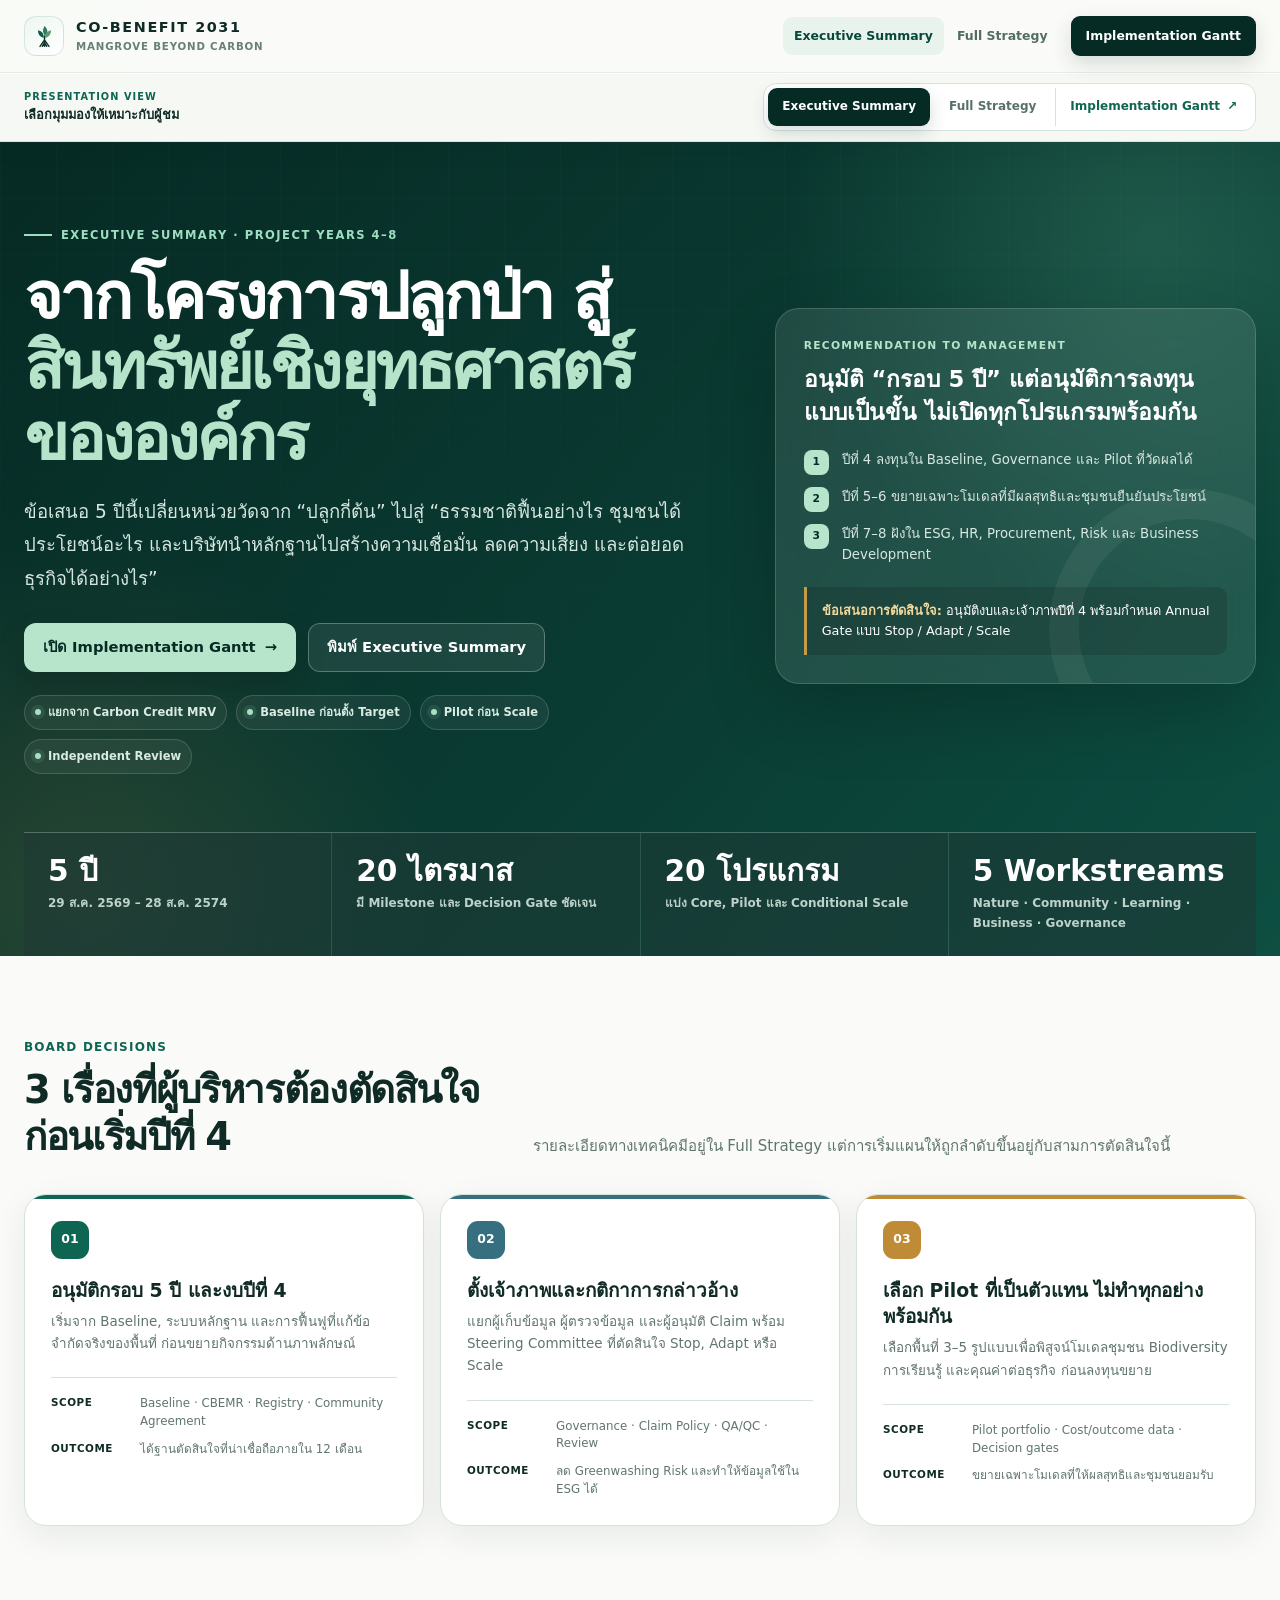
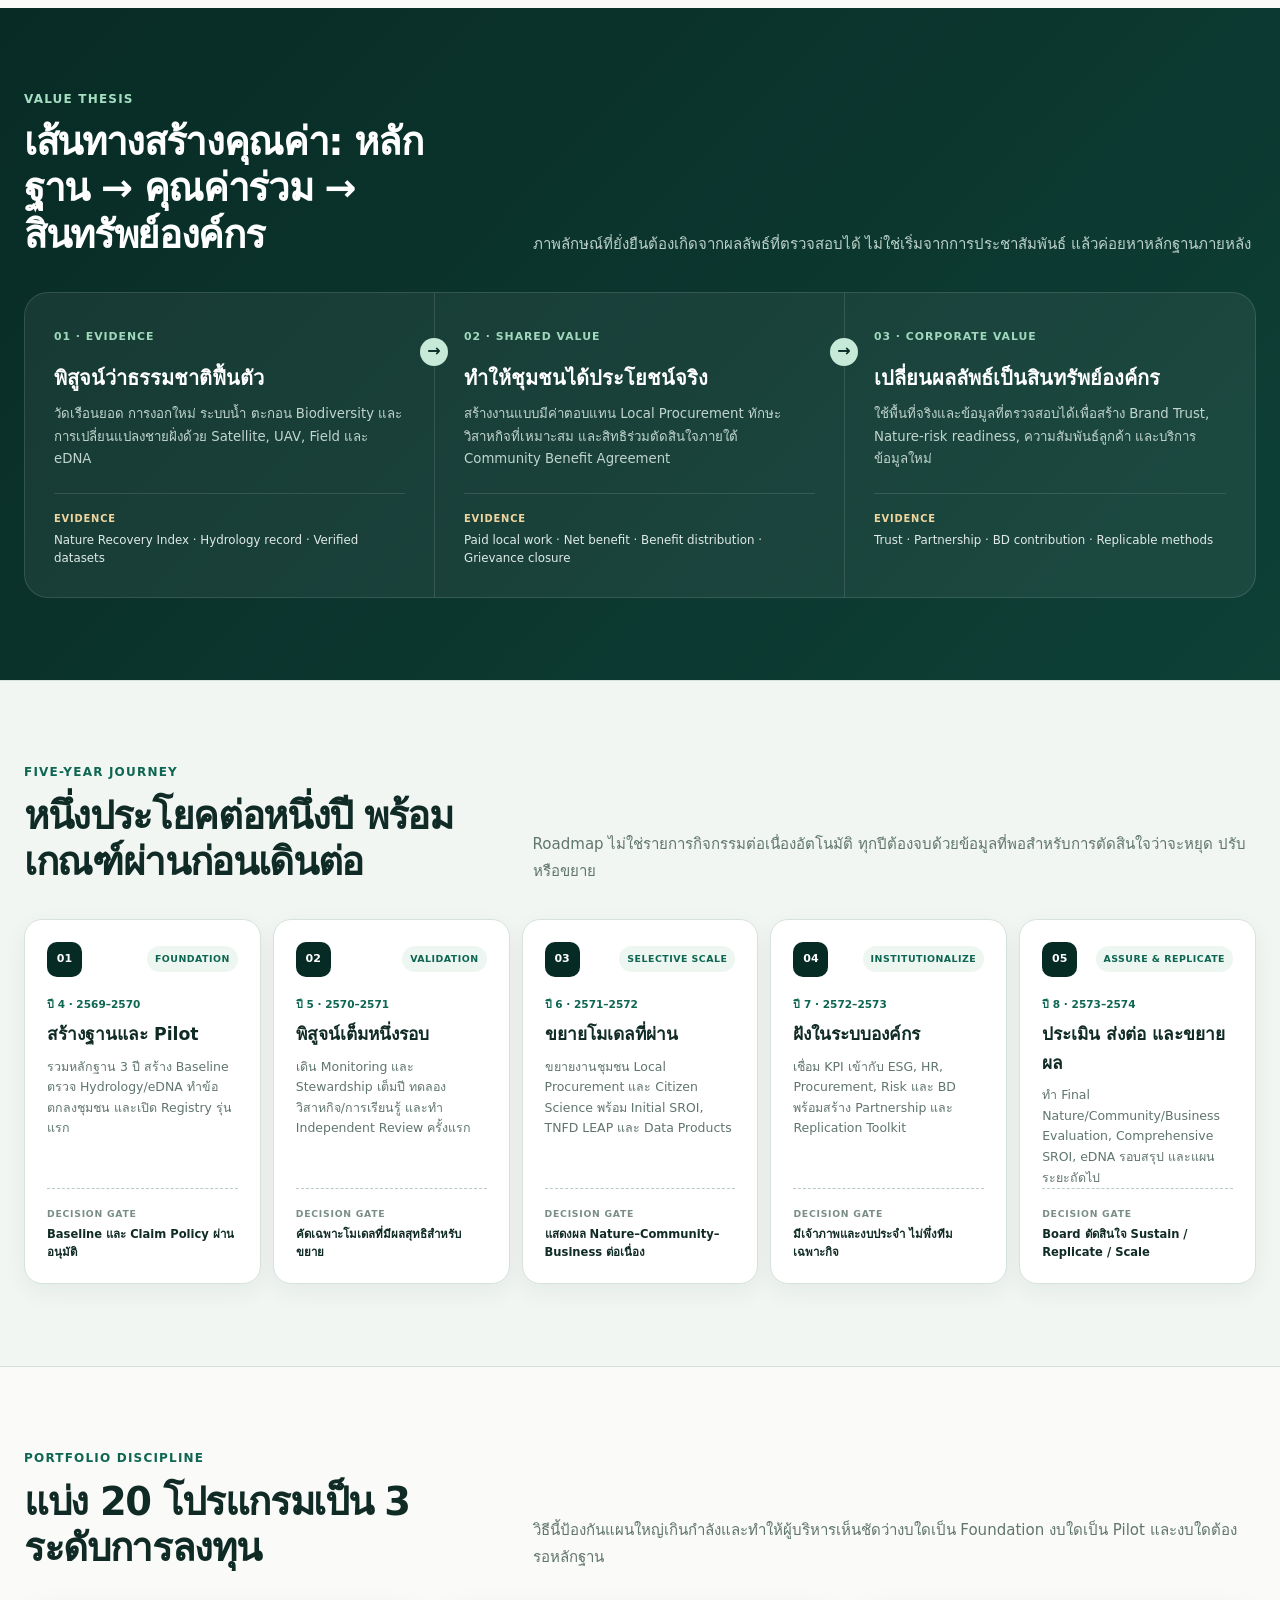
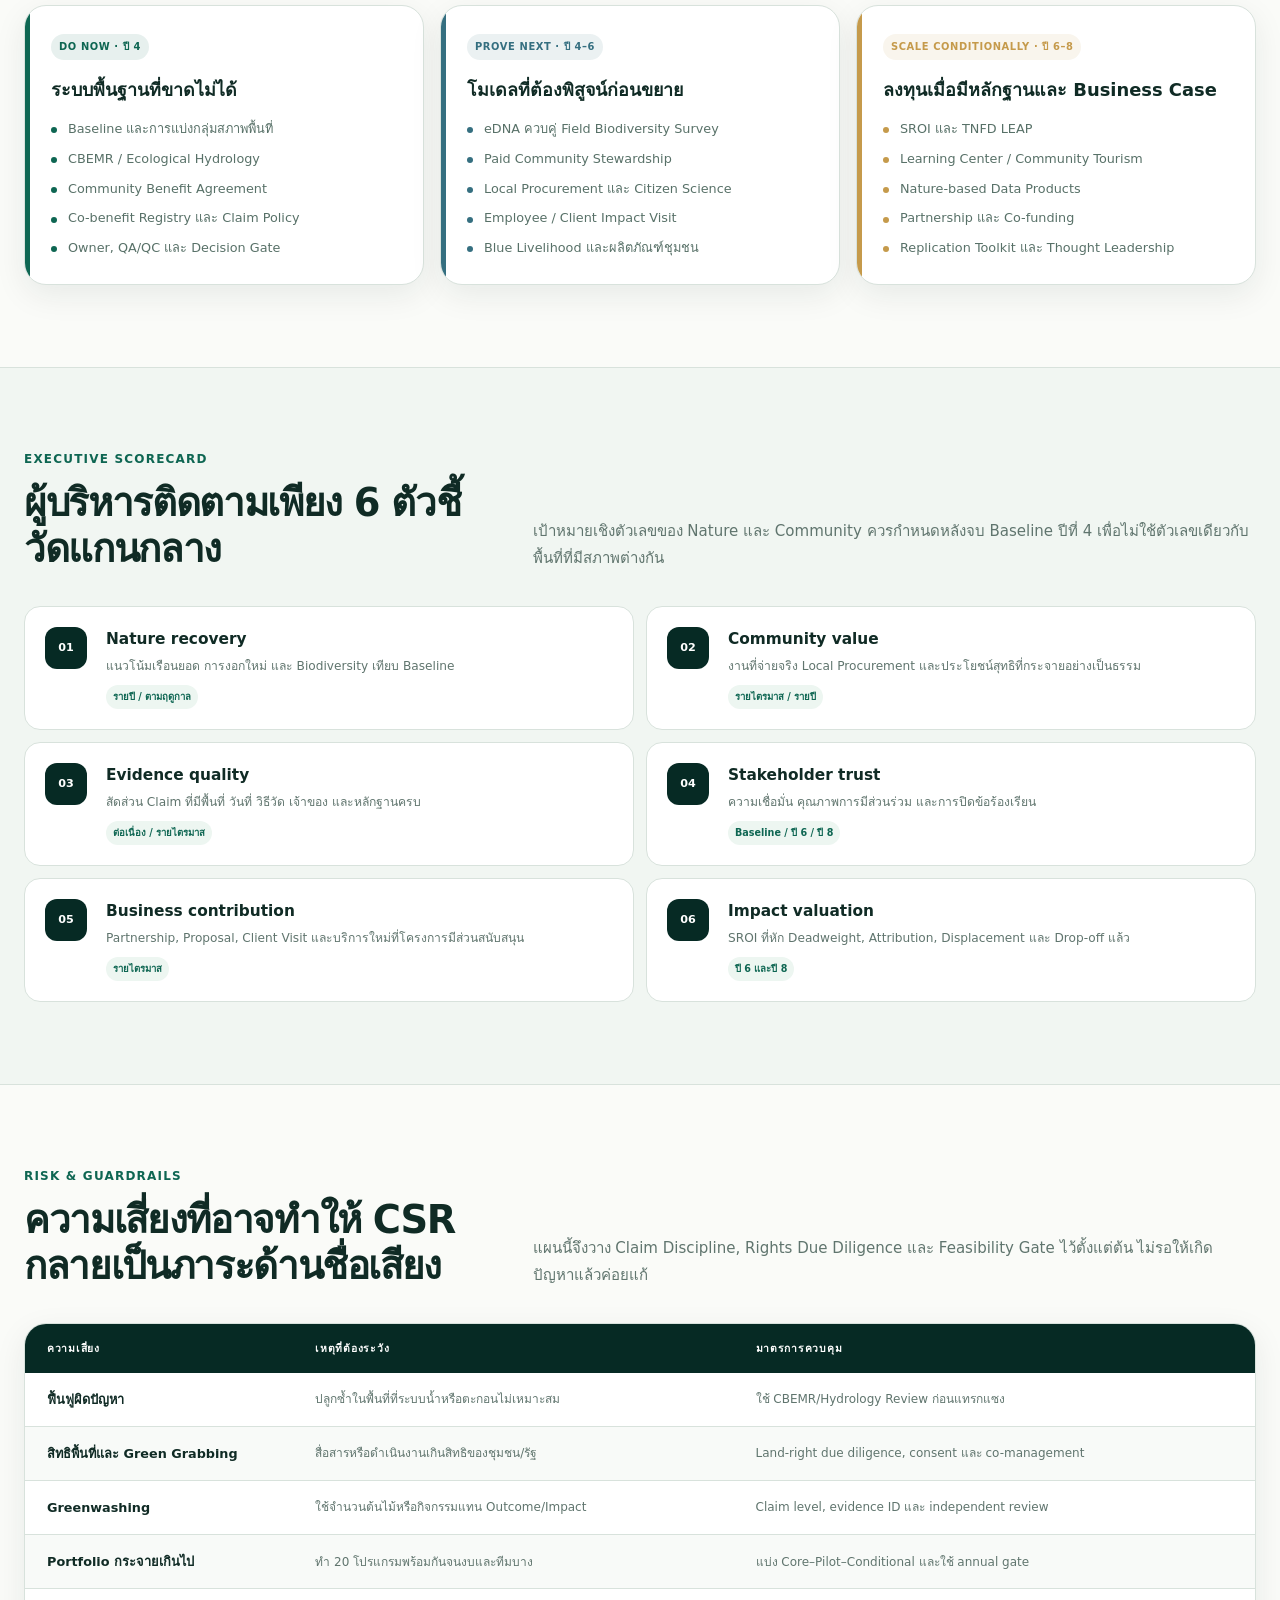
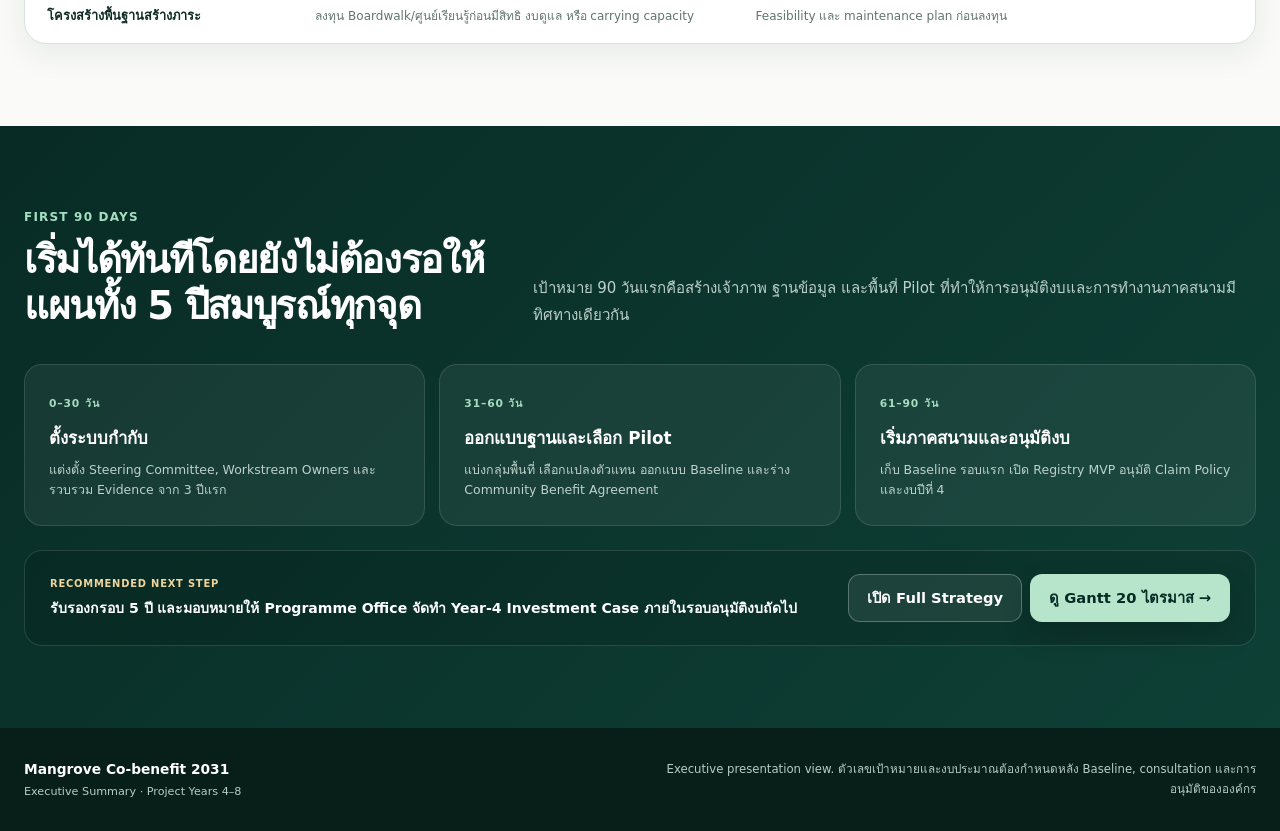
==== exsum/index.html @ d7b79e27 "Add standalone executive summary page" ====
<!doctype html>
<html lang="th">
<head>
  <meta charset="utf-8">
  <meta name="viewport" content="width=device-width, initial-scale=1">
  <meta name="description" content="Executive Summary แผน Co-benefit 5 ปี สำหรับโครงการฟื้นฟูป่าชายเลน ปีโครงการที่ 4–8">
  <meta name="theme-color" content="#092f28">
  <title>Executive Summary | Mangrove Co-benefit 2031</title>
  <link rel="stylesheet" href="../assets/styles.css">
  <link rel="stylesheet" href="../assets/executive-summary.css">
  <link rel="stylesheet" href="../assets/exsum-page.css">
  <script src="../assets/site.js" defer></script>
  <script src="../assets/exsum-page.js" defer></script>
</head>
<body class="exsum-page">
  <a class="skip-link" href="#main-content">ข้ามไปยังเนื้อหา</a>

  <header class="site-header">
    <div class="container header-inner">
      <a class="brand" href="../" aria-label="Mangrove Co-benefit 2031 หน้าแผนฉบับเต็ม">
        <span class="brand-mark" aria-hidden="true">
          <svg viewBox="0 0 32 32" fill="none">
            <path d="M16 3.5c-2.7 4.4-2.4 8.3.8 11.6 3.5-3.3 3.7-7.4-.8-11.6Z" fill="#2f7a60"/>
            <path d="M8.2 8.6c.1 4.7 2.2 7.8 6.6 9.2.9-4.8-1.5-8-6.6-9.2Z" fill="#0d5b49"/>
            <path d="M23.8 8.6c-.1 4.7-2.2 7.8-6.6 9.2-.9-4.8 1.5-8 6.6-9.2Z" fill="#5d9a73"/>
            <path d="M16 15.5v12.2M16 20.1l-5.3 7.6M16 20.1l5.3 7.6M16 23.1l-2.6 4.6M16 23.1l2.6 4.6" stroke="#12332d" stroke-width="1.7" stroke-linecap="round"/>
          </svg>
        </span>
        <span class="brand-copy"><strong>CO-BENEFIT 2031</strong><small>Mangrove Beyond Carbon</small></span>
      </a>

      <button class="menu-toggle" type="button" aria-expanded="false" aria-controls="site-nav" aria-label="เปิดเมนู"><span></span></button>
      <nav class="site-nav" id="site-nav" aria-label="เมนูหลัก">
        <a href="./" aria-current="page">Executive Summary</a>
        <a href="../">Full Strategy</a>
        <a class="nav-cta" href="../gantt/">Implementation Gantt</a>
      </nav>
    </div>
  </header>

  <main id="main-content">
    <div class="strategy-view-bar exsum-tabbar" aria-label="มุมมองการนำเสนอ">
      <div class="container strategy-view-inner">
        <div class="strategy-view-label"><span>Presentation view</span><strong>เลือกมุมมองตามระดับการตัดสินใจ</strong></div>
        <div class="strategy-tab-list" role="tablist" aria-label="มุมมองแผน Co-benefit">
          <a class="exsum-tab is-active" href="./" role="tab" aria-selected="true">Executive Summary</a>
          <a class="exsum-tab" href="../" role="tab" aria-selected="false">Full Strategy</a>
          <a class="strategy-gantt-link" href="../gantt/">Implementation Gantt <span aria-hidden="true">↗</span></a>
        </div>
      </div>
    </div>

    <section class="exsum-hero">
      <div class="container exsum-hero-grid">
        <div class="exsum-hero-copy">
          <p class="eyebrow">Executive Summary · Project years 4–8</p>
          <h1>เปลี่ยนโครงการปลูกป่าเป็น <span>สินทรัพย์เชิงยุทธศาสตร์ขององค์กร</span></h1>
          <p class="hero-lead">จากปีที่ 4 เป็นต้นไป บริษัทควรเปลี่ยนหน่วยวัดจาก “ปลูกกี่ต้น” ไปสู่ “ธรรมชาติฟื้นอย่างไร ชุมชนได้ประโยชน์อะไร และหลักฐานเหล่านี้ช่วยสร้างความเชื่อมั่น ลดความเสี่ยง และต่อยอดธุรกิจได้อย่างไร”</p>
          <div class="exsum-actions">
            <a class="button button-primary" href="../gantt/">เปิดแผนลงมือทำ 20 ไตรมาส <span aria-hidden="true">→</span></a>
            <button class="button button-secondary" id="print-exsum" type="button">พิมพ์ / บันทึก PDF</button>
          </div>
          <div class="exsum-principles">
            <span>Baseline ก่อน Target</span><span>Pilot ก่อน Scale</span><span>Evidence ก่อน Claim</span>
          </div>
        </div>

        <aside class="exsum-recommendation">
          <span class="recommendation-kicker">Management recommendation</span>
          <h2>อนุมัติกรอบ 5 ปี โดยเริ่มลงทุนปีที่ 4 ในระบบฐานและพื้นที่ Pilot</h2>
          <p>ยังไม่ควรเปิดทุกโปรแกรมพร้อมกัน ให้ลงทุนใน Baseline, CBEMR/Hydrology, Community Agreement, Registry และ Claim Policy ก่อน แล้วใช้ Decision Gate รายปีเลือก Stop, Adapt หรือ Scale</p>
          <div class="recommendation-metric"><strong>3</strong><span>เรื่องที่ต้องอนุมัติทันที</span></div>
          <div class="recommendation-metric"><strong>90 วัน</strong><span>เพื่อสร้างเจ้าภาพ ฐานข้อมูล และ Pilot</span></div>
        </aside>
      </div>
      <div class="container exsum-stat-strip">
        <div><strong>5 ปี</strong><span>29 ส.ค. 2569–28 ส.ค. 2574</span></div>
        <div><strong>20 โปรแกรม</strong><span>แบ่ง Core · Pilot · Conditional</span></div>
        <div><strong>5 Workstreams</strong><span>Nature · Community · Learning · Business · Governance</span></div>
        <div><strong>1 Evidence System</strong><span>Satellite · UAV · Field · Community</span></div>
      </div>
    </section>

    <section class="exsum-section" id="decisions">
      <div class="container">
        <div class="exsum-heading"><div><span class="overline">Board decisions</span><h2>3 เรื่องที่ผู้บริหารต้องตัดสินใจ</h2></div><p>ข้อเสนอถูกย่อให้เหลือเฉพาะสิ่งที่จำเป็นต่อการอนุมัติงบ การตั้งเจ้าภาพ และการควบคุมความเสี่ยงด้านชื่อเสียง</p></div>
        <div class="decision-grid">
          <article class="decision-card"><span class="decision-index">01</span><h3>อนุมัติกรอบ 5 ปีและงบปีที่ 4</h3><p>เริ่มจาก Baseline, ระบบหลักฐาน และการแก้ข้อจำกัดจริงของพื้นที่ ก่อนกิจกรรมด้านภาพลักษณ์หรือโครงสร้างพื้นฐาน</p><div><strong>ผลที่ต้องได้</strong><span>ฐานตัดสินใจที่ตรวจสอบได้ภายใน 12 เดือน</span></div></article>
          <article class="decision-card"><span class="decision-index">02</span><h3>ตั้งเจ้าภาพและ Claim Policy</h3><p>แยกผู้เก็บข้อมูล ผู้ตรวจข้อมูล และผู้อนุมัติคำกล่าวอ้าง พร้อม Steering Committee ที่ตัดสินใจ Stop / Adapt / Scale</p><div><strong>ผลที่ต้องได้</strong><span>ลด Greenwashing Risk และพร้อมใช้ข้อมูลใน ESG</span></div></article>
          <article class="decision-card"><span class="decision-index">03</span><h3>เลือก Pilot 3–5 รูปแบบ</h3><p>พิสูจน์โมเดลด้านระบบนิเวศ ชุมชน Biodiversity การเรียนรู้ และคุณค่าต่อธุรกิจ โดยไม่เปิด 20 โปรแกรมพร้อมกัน</p><div><strong>ผลที่ต้องได้</strong><span>ขยายเฉพาะโมเดลที่มีผลสุทธิและชุมชนยอมรับ</span></div></article>
        </div>
      </div>
    </section>

    <section class="exsum-section exsum-soft" id="value-chain">
      <div class="container">
        <div class="exsum-heading"><div><span class="overline">Value creation logic</span><h2>หลักฐาน → คุณค่าร่วม → คุณค่าต่อบริษัท</h2></div><p>โครงการจะไม่ถูกมองว่าเป็นกิจกรรม CSR ระยะสั้น เมื่อสามารถแสดงเส้นทางจากข้อมูลภาคสนามไปสู่ผลลัพธ์และการตัดสินใจขององค์กรได้</p></div>
        <div class="value-chain-grid">
          <article><span>01 · Evidence</span><h3>พิสูจน์ว่าธรรมชาติฟื้นตัว</h3><p>ติดตามเรือนยอด การงอกใหม่ Hydrology ตะกอน Biodiversity และแนวชายฝั่ง ด้วย Satellite, UAV, Field และ eDNA</p><strong>Nature Recovery Index · Verified datasets</strong></article>
          <article><span>02 · Shared Value</span><h3>ทำให้ชุมชนได้ประโยชน์จริง</h3><p>สร้างงานแบบมีค่าตอบแทน Local Procurement ทักษะ วิสาหกิจที่เหมาะสม และสิทธิร่วมตัดสินใจ</p><strong>Paid work · Net benefit · Benefit distribution</strong></article>
          <article><span>03 · Corporate Value</span><h3>เปลี่ยนผลลัพธ์เป็นสินทรัพย์องค์กร</h3><p>ใช้พื้นที่จริงและข้อมูลที่ตรวจสอบได้เพื่อสร้าง Brand Trust, Nature-risk readiness, Partnership และบริการใหม่</p><strong>Trust · BD contribution · Replicable methods</strong></article>
        </div>
      </div>
    </section>

    <section class="exsum-section" id="roadmap">
      <div class="container">
        <div class="exsum-heading"><div><span class="overline">Five-year roadmap</span><h2>วางฐาน → พิสูจน์ → ขยาย → ฝังในองค์กร → ส่งต่อ</h2></div><p>ทุกปีมี Decision Gate ไม่ต่อกิจกรรมโดยอัตโนมัติ</p></div>
        <div class="exsum-roadmap">
          <article><span class="roadmap-year">ปี 4</span><small>Foundation</small><h3>สร้างฐานและ Pilot</h3><p>รวมหลักฐาน 3 ปี ทำ Baseline, CBEMR/Hydrology, eDNA, Community Agreement และ Registry</p><strong>Gate: Baseline และ Claim Policy ผ่านอนุมัติ</strong></article>
          <article><span class="roadmap-year">ปี 5</span><small>Validation</small><h3>พิสูจน์เต็มหนึ่งรอบ</h3><p>เดิน Monitoring และ Stewardship เต็มปี ทดลองวิสาหกิจ/การเรียนรู้ และ Independent Review</p><strong>Gate: คัดเฉพาะโมเดลที่มีผลสุทธิ</strong></article>
          <article><span class="roadmap-year">ปี 6</span><small>Selective scale</small><h3>ขยายโมเดลที่ผ่าน</h3><p>ขยายงานชุมชน Local Procurement, Citizen Science พร้อม Initial SROI และ TNFD LEAP</p><strong>Gate: แสดงผล Nature–Community–Business</strong></article>
          <article><span class="roadmap-year">ปี 7</span><small>Institutionalize</small><h3>ฝังในระบบองค์กร</h3><p>เชื่อม KPI เข้ากับ ESG, HR, Procurement, Risk และ BD พร้อมสร้าง Partnership</p><strong>Gate: มีเจ้าภาพและงบประจำ</strong></article>
          <article><span class="roadmap-year">ปี 8</span><small>Assure & replicate</small><h3>ประเมิน ส่งต่อ และขยายผล</h3><p>ทำ Final Evaluation, Comprehensive SROI, eDNA รอบสรุป และแผนระยะถัดไป</p><strong>Gate: Sustain / Replicate / Scale</strong></article>
        </div>
      </div>
    </section>

    <section class="exsum-section exsum-dark" id="portfolio">
      <div class="container">
        <div class="exsum-heading"><div><span class="overline">Portfolio discipline</span><h2>20 โปรแกรม แต่ไม่ทำพร้อมกัน</h2></div><p>ใช้ลำดับการลงทุนเพื่อไม่ให้แผนใหญ่เกินกำลังและป้องกันงบกระจาย</p></div>
        <div class="portfolio-priority-grid">
          <article><span class="priority-chip">Do now · ปี 4</span><h3>Foundation</h3><ul><li>Baseline และแบ่งกลุ่มพื้นที่</li><li>CBEMR / Ecological Hydrology</li><li>Community Benefit Agreement</li><li>Registry และ Claim Policy</li><li>Owner, QA/QC และ Decision Gate</li></ul></article>
          <article><span class="priority-chip">Prove next · ปี 4–6</span><h3>Pilot portfolio</h3><ul><li>eDNA + Field Biodiversity</li><li>Paid Community Stewardship</li><li>Local Procurement / Citizen Science</li><li>Employee / Client Impact Visit</li><li>Blue Livelihood และผลิตภัณฑ์ชุมชน</li></ul></article>
          <article><span class="priority-chip">Scale conditionally · ปี 6–8</span><h3>Business case required</h3><ul><li>SROI และ TNFD LEAP</li><li>Learning Center / Community Tourism</li><li>Nature-based Data Products</li><li>Partnership และ Co-funding</li><li>Replication Toolkit / Thought Leadership</li></ul></article>
        </div>
      </div>
    </section>

    <section class="exsum-section" id="scorecard">
      <div class="container">
        <div class="exsum-heading"><div><span class="overline">Executive scorecard</span><h2>ติดตามเพียง 6 ตัวชี้วัดแกนกลาง</h2></div><p>เป้าตัวเลขควรกำหนดหลังจบ Baseline ปีที่ 4 เพราะแต่ละแปลงมีสภาพต่างกัน</p></div>
        <div class="scorecard-grid">
          <article><span>01</span><h3>Nature recovery</h3><p>เรือนยอด การงอกใหม่ Hydrology และ Biodiversity เทียบ Baseline</p></article>
          <article><span>02</span><h3>Community value</h3><p>งานที่จ่ายจริง Local Procurement และประโยชน์สุทธิ</p></article>
          <article><span>03</span><h3>Evidence quality</h3><p>สัดส่วน Claim ที่มีพื้นที่ วันที่ วิธีวัด เจ้าของ และหลักฐานครบ</p></article>
          <article><span>04</span><h3>Stakeholder trust</h3><p>ความเชื่อมั่น คุณภาพการมีส่วนร่วม และการปิดข้อร้องเรียน</p></article>
          <article><span>05</span><h3>Business contribution</h3><p>Partnership, Proposal, Client Visit และบริการใหม่</p></article>
          <article><span>06</span><h3>Impact valuation</h3><p>SROI ที่หัก Deadweight, Attribution และ Drop-off แล้ว</p></article>
        </div>
      </div>
    </section>

    <section class="exsum-section exsum-soft" id="risks">
      <div class="container">
        <div class="exsum-heading"><div><span class="overline">Risk & guardrails</span><h2>ความเสี่ยงที่กระทบชื่อเสียงโดยตรง</h2></div><p>ข้อเสนอบางเรื่อง เช่น Biodiversity Net Gain, ลดการกัดเซาะ หรือผลด้านสุขภาพ ต้องพิสูจน์ก่อนกล่าวอ้าง</p></div>
        <div class="risk-grid">
          <article><strong>ฟื้นฟูผิดปัญหา</strong><p>ปลูกซ้ำทั้งที่ข้อจำกัดจริงคือระบบน้ำหรือตะกอน</p><span>ควบคุมด้วย CBEMR/Hydrology Review</span></article>
          <article><strong>สิทธิพื้นที่ / Green Grabbing</strong><p>ดำเนินงานหรือสื่อสารเกินสิทธิของชุมชนและรัฐ</p><span>ควบคุมด้วย due diligence, consent และ co-management</span></article>
          <article><strong>Greenwashing</strong><p>ใช้จำนวนต้นไม้หรือกิจกรรมแทน Outcome/Impact</p><span>ควบคุมด้วย Claim Level, Evidence ID และ Independent Review</span></article>
          <article><strong>ลงทุนโครงสร้างเร็วเกินไป</strong><p>สร้าง Boardwalk หรือศูนย์เรียนรู้ก่อนมีสิทธิและแผนดูแล</p><span>ควบคุมด้วย Feasibility และ Carrying Capacity</span></article>
        </div>
      </div>
    </section>

    <section class="exsum-section exsum-final" id="next-90-days">
      <div class="container">
        <div class="exsum-heading"><div><span class="overline">First 90 days</span><h2>เริ่มได้ทันทีโดยไม่ต้องรอให้รายละเอียด 5 ปีสมบูรณ์ทุกจุด</h2></div><p>เป้าหมายคือสร้างเจ้าภาพ ฐานข้อมูล และพื้นที่ Pilot ให้พร้อมเข้าสู่รอบอนุมัติงบ</p></div>
        <div class="ninety-grid">
          <article><span>0–30 วัน</span><h3>ตั้งระบบกำกับ</h3><p>แต่งตั้ง Steering Committee, Workstream Owners และรวบรวม Evidence 3 ปีแรก</p></article>
          <article><span>31–60 วัน</span><h3>ออกแบบฐานและเลือก Pilot</h3><p>แบ่งกลุ่มพื้นที่ เลือกแปลงตัวแทน ออกแบบ Baseline และร่าง Community Agreement</p></article>
          <article><span>61–90 วัน</span><h3>เริ่มภาคสนามและอนุมัติงบ</h3><p>เก็บ Baseline รอบแรก เปิด Registry MVP อนุมัติ Claim Policy และงบปีที่ 4</p></article>
        </div>
        <div class="final-decision"><div><span>Recommended next step</span><strong>รับรองกรอบ 5 ปี และมอบหมายให้ Programme Office จัดทำ Year-4 Investment Case ภายในรอบอนุมัติงบถัดไป</strong></div><div><a class="button button-secondary" href="../">เปิด Full Strategy</a><a class="button button-primary" href="../gantt/">เปิด Implementation Gantt →</a></div></div>
      </div>
    </section>
  </main>

  <footer class="site-footer"><div class="container footer-inner"><div class="footer-brand"><span><strong>Mangrove Co-benefit 2031</strong><small>Executive Summary · Project Years 4–8</small></span></div><p class="footer-note">Executive presentation view. ตัวเลขเป้าหมายและงบประมาณต้องกำหนดหลัง Baseline, consultation และการอนุมัติขององค์กร</p></div></footer>
</body>
</html>
---- assets/styles.css ----
@import url("./styles-foundation.css");
@import url("./styles-strategy.css");
@import url("./styles-gantt.css");
@import url("./styles-responsive.css");
---- assets/executive-summary.css ----
/* Executive presentation layer. Existing Full Strategy remains intact in a separate tab. */
:root {
  --exec-ink: #102b25;
  --exec-ink-soft: #49645b;
  --exec-navy: #062a24;
  --exec-navy-2: #0b3e34;
  --exec-forest: #0e6652;
  --exec-jade: #3b8b70;
  --exec-mint: #dceee5;
  --exec-mint-soft: #edf6f1;
  --exec-gold: #c59a4b;
  --exec-gold-soft: #f1e4c8;
  --exec-cream: #f5f2ea;
  --exec-paper: #fafbf8;
  --exec-line: #d8e2dc;
  --exec-blue: #356f80;
  --exec-purple: #715a79;
  --exec-red: #9a5147;
  --exec-shadow: 0 24px 70px rgba(6, 43, 36, 0.12);
  --exec-shadow-soft: 0 10px 32px rgba(6, 43, 36, 0.08);
  --exec-radius: 22px;
}

body {
  color: var(--exec-ink);
  background: var(--exec-paper);
  font-family: "Noto Sans Thai", "IBM Plex Sans Thai", "Leelawadee UI", system-ui, -apple-system, BlinkMacSystemFont, "Segoe UI", sans-serif;
}

body::before {
  position: fixed;
  inset: 0;
  z-index: -2;
  content: "";
  background:
    radial-gradient(circle at 4% 4%, rgba(59, 139, 112, 0.07), transparent 30%),
    radial-gradient(circle at 96% 14%, rgba(197, 154, 75, 0.07), transparent 26%),
    var(--exec-paper);
}

.container {
  width: min(calc(100% - 48px), 1280px);
}

.site-header {
  min-height: 72px;
  border-bottom: 1px solid rgba(16, 43, 37, 0.08);
  background: rgba(250, 251, 248, 0.94);
  box-shadow: 0 1px 0 rgba(255, 255, 255, 0.72);
}

.header-inner {
  min-height: 72px;
}

.brand {
  min-width: 242px;
}

.brand-mark {
  width: 40px;
  height: 40px;
  flex-basis: 40px;
  border: 1px solid rgba(14, 102, 82, 0.15);
  border-radius: 12px;
  background: linear-gradient(145deg, #edf7f1, #fff);
  box-shadow: none;
}

.brand-copy strong {
  color: var(--exec-ink);
  font-size: 0.9rem;
  letter-spacing: 0.11em;
}

.brand-copy small {
  color: #668078;
  font-size: 0.64rem;
  letter-spacing: 0.08em;
}

.site-nav {
  gap: 2px;
}

.site-nav a {
  padding: 9px 11px;
  color: #536c64;
  border-radius: 9px;
  font-size: 0.78rem;
  font-weight: 750;
}

.site-nav a:hover,
.site-nav a:focus-visible {
  color: var(--exec-forest);
  background: #edf5f0;
}

.site-nav .nav-cta {
  margin-left: 10px;
  padding: 10px 15px;
  color: #fff;
  background: var(--exec-navy);
  box-shadow: 0 8px 20px rgba(8, 43, 37, 0.15);
}

.site-nav .nav-cta:hover,
.site-nav .nav-cta:focus-visible,
.site-nav .nav-cta[aria-current="page"] {
  color: #fff;
  background: var(--exec-forest);
}

/* View tabs */
.strategy-view-bar {
  position: sticky;
  top: 72px;
  z-index: 80;
  border-bottom: 1px solid rgba(16, 43, 37, 0.11);
  background: rgba(246, 248, 244, 0.94);
  box-shadow: 0 8px 24px rgba(6, 43, 36, 0.055);
  backdrop-filter: blur(16px);
}

.strategy-view-inner {
  display: flex;
  min-height: 68px;
  align-items: center;
  justify-content: space-between;
  gap: 24px;
}

.strategy-view-label {
  display: flex;
  min-width: 230px;
  flex-direction: column;
  line-height: 1.25;
}

.strategy-view-label span {
  color: var(--exec-forest);
  font-size: 0.61rem;
  font-weight: 900;
  letter-spacing: 0.11em;
  text-transform: uppercase;
}

.strategy-view-label strong {
  margin-top: 3px;
  color: var(--exec-ink);
  font-size: 0.8rem;
}

.strategy-tab-list {
  display: inline-flex;
  align-items: center;
  gap: 5px;
  padding: 4px;
  border: 1px solid var(--exec-line);
  border-radius: 13px;
  background: #fff;
}

.strategy-tab-list button,
.strategy-gantt-link {
  display: inline-flex;
  min-height: 38px;
  align-items: center;
  justify-content: center;
  gap: 7px;
  padding: 7px 14px;
  color: #587168;
  border: 0;
  border-radius: 9px;
  background: transparent;
  font-size: 0.75rem;
  font-weight: 850;
  white-space: nowrap;
  cursor: pointer;
}

.strategy-tab-list button:hover,
.strategy-tab-list button:focus-visible,
.strategy-gantt-link:hover,
.strategy-gantt-link:focus-visible {
  color: var(--exec-forest);
  background: var(--exec-mint-soft);
  outline: none;
}

.strategy-tab-list button[aria-selected="true"] {
  color: #fff;
  background: var(--exec-navy);
  box-shadow: 0 7px 18px rgba(6, 43, 36, 0.16);
}

.strategy-gantt-link {
  color: var(--exec-forest);
  border-left: 1px solid var(--exec-line);
  border-radius: 0 9px 9px 0;
}

body.strategy-view-executive #main-content > :not(#strategy-view-tabs):not(#executive-summary) {
  display: none !important;
}

body.strategy-view-full #executive-summary {
  display: none !important;
}

.executive-summary-view {
  background: var(--exec-paper);
}

/* Executive hero */
.executive-hero {
  position: relative;
  overflow: hidden;
  padding: 76px 0 0;
  color: #fff;
  background:
    radial-gradient(circle at 90% 12%, rgba(104, 188, 151, 0.21), transparent 27%),
    radial-gradient(circle at 6% 92%, rgba(197, 154, 75, 0.16), transparent 25%),
    linear-gradient(132deg, #062a24 0%, #0a3c33 57%, #0d4f42 100%);
}

.executive-hero::before {
  position: absolute;
  inset: 0;
  content: "";
  opacity: 0.21;
  background-image:
    linear-gradient(rgba(255,255,255,0.08) 1px, transparent 1px),
    linear-gradient(90deg, rgba(255,255,255,0.08) 1px, transparent 1px);
  background-size: 56px 56px;
  mask-image: linear-gradient(to bottom, #000, transparent 90%);
  pointer-events: none;
}

.executive-hero .container {
  position: relative;
  z-index: 1;
}

.executive-hero-grid {
  display: grid;
  grid-template-columns: minmax(0, 1.18fr) minmax(350px, 0.82fr);
  gap: 58px;
  align-items: center;
}

.executive-hero .eyebrow {
  margin-bottom: 16px;
  color: #9fdec1;
  font-size: 0.72rem;
  letter-spacing: 0.13em;
}

.executive-hero h1 {
  max-width: 850px;
  margin: 0;
  color: #fff;
  font-size: clamp(2.45rem, 5.1vw, 4.7rem);
  font-weight: 760;
  line-height: 1.08;
  letter-spacing: -0.045em;
}

.executive-hero h1 .accent {
  color: #b6e4cb;
}

.executive-hero .hero-lead {
  max-width: 790px;
  margin: 23px 0 0;
  color: #d6e7e0;
  font-size: clamp(1rem, 1.45vw, 1.16rem);
  line-height: 1.8;
}

.executive-hero .hero-actions {
  margin-top: 28px;
}

.executive-hero .button-primary,
.executive-section-dark .button-primary {
  color: var(--exec-navy);
  background: #b7e5cc;
  box-shadow: 0 14px 30px rgba(0,0,0,0.16);
}

.executive-hero .button-primary:hover,
.executive-hero .button-primary:focus-visible,
.executive-section-dark .button-primary:hover,
.executive-section-dark .button-primary:focus-visible {
  color: var(--exec-navy);
  background: #cff0dc;
}

.executive-hero .button-secondary,
.executive-section-dark .button-secondary {
  color: #fff;
  border-color: rgba(255,255,255,0.28);
  background: rgba(255,255,255,0.08);
}

.executive-hero .button-secondary:hover,
.executive-hero .button-secondary:focus-visible,
.executive-section-dark .button-secondary:hover,
.executive-section-dark .button-secondary:focus-visible {
  color: #fff;
  background: rgba(255,255,255,0.14);
}

.executive-status-row {
  display: flex;
  flex-wrap: wrap;
  gap: 9px;
  margin-top: 23px;
}

.executive-status-chip {
  display: inline-flex;
  align-items: center;
  gap: 7px;
  padding: 7px 10px;
  color: #d9ebe3;
  border: 1px solid rgba(255,255,255,0.15);
  border-radius: 999px;
  background: rgba(255,255,255,0.055);
  font-size: 0.72rem;
  font-weight: 700;
}

.executive-status-chip::before {
  width: 6px;
  height: 6px;
  content: "";
  border-radius: 50%;
  background: #a6dfc2;
  box-shadow: 0 0 0 4px rgba(166,223,194,0.1);
}

.board-takeaway {
  position: relative;
  overflow: hidden;
  padding: 28px;
  border: 1px solid rgba(255,255,255,0.16);
  border-radius: 24px;
  background: rgba(255,255,255,0.095);
  box-shadow: 0 28px 70px rgba(0,0,0,0.19);
  backdrop-filter: blur(16px);
}

.board-takeaway::after {
  position: absolute;
  right: -74px;
  bottom: -86px;
  width: 220px;
  height: 220px;
  content: "";
  border: 30px solid rgba(255,255,255,0.055);
  border-radius: 50%;
}

.board-takeaway > * {
  position: relative;
  z-index: 1;
}

.board-takeaway-label {
  display: block;
  margin-bottom: 9px;
  color: #b6e4cb;
  font-size: 0.67rem;
  font-weight: 900;
  letter-spacing: 0.12em;
  text-transform: uppercase;
}

.board-takeaway h2 {
  margin: 0;
  color: #fff;
  font-size: 1.42rem;
  line-height: 1.42;
}

.board-takeaway-list {
  display: grid;
  gap: 12px;
  margin: 22px 0 0;
  padding: 0;
  list-style: none;
}

.board-takeaway-list li {
  display: grid;
  grid-template-columns: 28px minmax(0,1fr);
  gap: 10px;
  color: #d8e8e2;
  font-size: 0.83rem;
  line-height: 1.55;
}

.board-takeaway-list .takeaway-number {
  display: grid;
  width: 25px;
  height: 25px;
  place-items: center;
  color: var(--exec-navy);
  border-radius: 8px;
  background: #b7e5cc;
  font-size: 0.67rem;
  font-weight: 900;
}

.board-recommendation {
  margin-top: 22px;
  padding: 14px 15px;
  color: #fff;
  border-left: 3px solid var(--exec-gold);
  border-radius: 0 10px 10px 0;
  background: rgba(0,0,0,0.14);
  font-size: 0.8rem;
  line-height: 1.55;
}

.board-recommendation strong {
  color: #f2d99e;
}

.executive-metric-strip {
  display: grid;
  grid-template-columns: repeat(4, minmax(0, 1fr));
  gap: 1px;
  margin-top: 58px;
  overflow: hidden;
  border-top: 1px solid rgba(255,255,255,0.14);
  background: rgba(255,255,255,0.12);
}

.executive-metric {
  min-height: 116px;
  padding: 22px 24px;
  background: rgba(5, 36, 31, 0.52);
}

.executive-metric strong {
  display: block;
  color: #fff;
  font-size: 1.85rem;
  line-height: 1.1;
}

.executive-metric span {
  display: block;
  margin-top: 7px;
  color: #bcd2ca;
  font-size: 0.75rem;
  font-weight: 700;
}

/* Executive content sections */
.executive-section {
  padding: 82px 0;
}

.executive-section-soft {
  border-block: 1px solid var(--exec-line);
  background: #f1f6f2;
}

.executive-section-dark {
  color: #fff;
  background: linear-gradient(135deg, #082b25, #0e4036);
}

.executive-heading {
  display: grid;
  grid-template-columns: minmax(0, .78fr) minmax(360px, 1.22fr);
  gap: 46px;
  align-items: end;
  margin-bottom: 34px;
}

.executive-heading .overline {
  color: var(--exec-forest);
}

.executive-heading h2 {
  margin: 0;
  color: var(--exec-ink);
  font-size: clamp(1.9rem, 3vw, 2.75rem);
  line-height: 1.2;
  letter-spacing: -0.035em;
}

.executive-heading p {
  max-width: 720px;
  margin: 0;
  color: #60756e;
  font-size: 0.94rem;
  line-height: 1.8;
}

.executive-section-dark .executive-heading h2 {
  color: #fff;
}

.executive-section-dark .executive-heading p {
  color: #bcd1c9;
}

.executive-section-dark .overline {
  color: #a5dfc2;
}

.decision-grid {
  display: grid;
  grid-template-columns: repeat(3, minmax(0,1fr));
  gap: 16px;
}

.decision-card {
  position: relative;
  min-height: 300px;
  padding: 26px;
  overflow: hidden;
  border: 1px solid var(--exec-line);
  border-radius: var(--exec-radius);
  background: #fff;
  box-shadow: var(--exec-shadow-soft);
}

.decision-card::before {
  position: absolute;
  top: 0;
  right: 0;
  left: 0;
  height: 4px;
  content: "";
  background: var(--decision-color, var(--exec-forest));
}

.decision-index {
  display: inline-grid;
  width: 38px;
  height: 38px;
  place-items: center;
  color: #fff;
  border-radius: 11px;
  background: var(--decision-color, var(--exec-forest));
  font-size: 0.78rem;
  font-weight: 900;
}

.decision-card h3 {
  margin: 18px 0 8px;
  color: var(--exec-ink);
  font-size: 1.18rem;
  line-height: 1.4;
}

.decision-card > p {
  margin: 0;
  color: #60756e;
  font-size: 0.84rem;
}

.decision-meta {
  display: grid;
  gap: 10px;
  margin-top: 22px;
  padding-top: 17px;
  border-top: 1px solid var(--exec-line);
}

.decision-meta div {
  display: grid;
  grid-template-columns: 80px minmax(0,1fr);
  gap: 9px;
  font-size: 0.74rem;
  line-height: 1.5;
}

.decision-meta strong {
  color: var(--exec-ink);
  font-size: 0.65rem;
  letter-spacing: 0.05em;
  text-transform: uppercase;
}

.decision-meta span {
  color: #60756e;
}

.value-thesis {
  display: grid;
  grid-template-columns: repeat(3, minmax(0,1fr));
  gap: 0;
  overflow: hidden;
  border: 1px solid rgba(255,255,255,0.12);
  border-radius: 24px;
  background: rgba(255,255,255,0.06);
}

.value-stage {
  position: relative;
  min-height: 300px;
  padding: 29px;
  border-right: 1px solid rgba(255,255,255,0.12);
}

.value-stage:last-child {
  border-right: 0;
}

.value-stage:not(:last-child)::after {
  position: absolute;
  top: 45px;
  right: -14px;
  z-index: 2;
  display: grid;
  width: 28px;
  height: 28px;
  place-items: center;
  content: "→";
  color: var(--exec-navy);
  border-radius: 50%;
  background: #c7e9d7;
  font-weight: 900;
}

.value-stage .stage-label {
  color: #9fd8bc;
  font-size: 0.68rem;
  font-weight: 900;
  letter-spacing: 0.09em;
  text-transform: uppercase;
}

.value-stage h3 {
  margin: 14px 0 8px;
  color: #fff;
  font-size: 1.25rem;
}

.value-stage p {
  margin: 0;
  color: #c1d5cd;
  font-size: 0.83rem;
  line-height: 1.7;
}

.stage-evidence {
  display: grid;
  gap: 4px;
  margin-top: 22px;
  padding-top: 17px;
  border-top: 1px solid rgba(255,255,255,0.12);
}

.stage-evidence strong {
  color: #f0d69e;
  font-size: 0.62rem;
  letter-spacing: 0.08em;
  text-transform: uppercase;
}

.stage-evidence span {
  color: #e0ebe7;
  font-size: 0.74rem;
  line-height: 1.55;
}

.executive-roadmap {
  display: grid;
  grid-template-columns: repeat(5, minmax(0,1fr));
  gap: 12px;
}

.executive-year-card {
  display: flex;
  min-height: 365px;
  flex-direction: column;
  padding: 22px;
  border: 1px solid var(--exec-line);
  border-radius: 18px;
  background: #fff;
  box-shadow: 0 8px 24px rgba(6,43,36,0.055);
}

.executive-year-top {
  display: flex;
  align-items: center;
  justify-content: space-between;
  gap: 8px;
}

.year-step {
  display: grid;
  width: 35px;
  height: 35px;
  place-items: center;
  color: #fff;
  border-radius: 10px;
  background: var(--exec-navy);
  font-size: 0.69rem;
  font-weight: 900;
}

.year-phase {
  padding: 5px 8px;
  color: var(--exec-forest);
  border-radius: 999px;
  background: var(--exec-mint-soft);
  font-size: 0.59rem;
  font-weight: 900;
  letter-spacing: 0.05em;
  text-transform: uppercase;
}

.year-label {
  display: block;
  margin-top: 19px;
  color: var(--exec-forest);
  font-size: 0.66rem;
  font-weight: 900;
}

.executive-year-card h3 {
  margin: 7px 0 8px;
  color: var(--exec-ink);
  font-size: 1.08rem;
}

.executive-year-card > p {
  margin: 0;
  color: #60756e;
  font-size: 0.78rem;
  line-height: 1.65;
}

.year-gate {
  display: grid;
  gap: 5px;
  margin-top: auto;
  padding-top: 17px;
  border-top: 1px dashed #b9cbc2;
}

.year-gate span {
  color: #7a8e86;
  font-size: 0.58rem;
  font-weight: 900;
  letter-spacing: 0.08em;
  text-transform: uppercase;
}

.year-gate strong {
  color: var(--exec-ink);
  font-size: 0.72rem;
  line-height: 1.5;
}

.priority-board {
  display: grid;
  grid-template-columns: repeat(3, minmax(0,1fr));
  gap: 16px;
}

.priority-column {
  position: relative;
  padding: 26px;
  overflow: hidden;
  border: 1px solid var(--exec-line);
  border-radius: var(--exec-radius);
  background: #fff;
  box-shadow: var(--exec-shadow-soft);
}

.priority-column::before {
  position: absolute;
  inset: 0 auto 0 0;
  width: 5px;
  content: "";
  background: var(--priority-color, var(--exec-forest));
}

.priority-now { --priority-color: var(--exec-forest); }
.priority-prove { --priority-color: var(--exec-blue); }
.priority-scale { --priority-color: var(--exec-gold); }

.priority-label {
  display: inline-flex;
  padding: 5px 8px;
  color: var(--priority-color);
  border-radius: 999px;
  background: color-mix(in srgb, var(--priority-color) 10%, white);
  font-size: 0.62rem;
  font-weight: 900;
  letter-spacing: 0.06em;
  text-transform: uppercase;
}

.priority-column h3 {
  margin: 15px 0 14px;
  color: var(--exec-ink);
  font-size: 1.12rem;
}

.priority-column ul {
  display: grid;
  gap: 10px;
  margin: 0;
  padding: 0;
  list-style: none;
}

.priority-column li {
  position: relative;
  padding-left: 17px;
  color: #587168;
  font-size: 0.8rem;
  line-height: 1.55;
}

.priority-column li::before {
  position: absolute;
  top: .65em;
  left: 0;
  width: 6px;
  height: 6px;
  content: "";
  border-radius: 50%;
  background: var(--priority-color);
}

.executive-scorecard {
  display: grid;
  grid-template-columns: repeat(2, minmax(0,1fr));
  gap: 12px;
}

.scorecard-item {
  display: grid;
  grid-template-columns: 46px minmax(0,1fr);
  gap: 15px;
  align-items: start;
  padding: 20px;
  border: 1px solid var(--exec-line);
  border-radius: 16px;
  background: #fff;
}

.score-index {
  display: grid;
  width: 42px;
  height: 42px;
  place-items: center;
  color: #fff;
  border-radius: 12px;
  background: var(--exec-navy);
  font-size: 0.7rem;
  font-weight: 900;
}

.scorecard-item h3 {
  margin: 0 0 5px;
  color: var(--exec-ink);
  font-size: 0.96rem;
}

.scorecard-item p {
  margin: 0;
  color: #60756e;
  font-size: 0.76rem;
  line-height: 1.55;
}

.score-frequency {
  display: inline-flex;
  margin-top: 9px;
  padding: 4px 7px;
  color: var(--exec-forest);
  border-radius: 999px;
  background: var(--exec-mint-soft);
  font-size: 0.6rem;
  font-weight: 850;
}

.risk-register {
  overflow: hidden;
  border: 1px solid var(--exec-line);
  border-radius: var(--exec-radius);
  background: #fff;
  box-shadow: var(--exec-shadow-soft);
}

.risk-header,
.risk-row {
  display: grid;
  grid-template-columns: .65fr 1.1fr 1.25fr;
  gap: 20px;
  align-items: center;
  padding: 16px 22px;
}

.risk-header {
  color: #fff;
  background: var(--exec-navy);
  font-size: 0.65rem;
  font-weight: 900;
  letter-spacing: 0.07em;
  text-transform: uppercase;
}

.risk-row {
  border-bottom: 1px solid var(--exec-line);
}

.risk-row:last-child {
  border-bottom: 0;
}

.risk-row:nth-child(odd) {
  background: #f8faf8;
}

.risk-row strong {
  color: var(--exec-ink);
  font-size: 0.8rem;
}

.risk-row span {
  color: #60756e;
  font-size: 0.75rem;
  line-height: 1.55;
}

.ninety-day-grid {
  display: grid;
  grid-template-columns: repeat(3, minmax(0,1fr));
  gap: 14px;
}

.ninety-day-card {
  padding: 24px;
  border: 1px solid rgba(255,255,255,0.12);
  border-radius: 18px;
  background: rgba(255,255,255,0.06);
}

.ninety-day-card > span {
  color: #a6ddc1;
  font-size: 0.67rem;
  font-weight: 900;
  letter-spacing: 0.08em;
  text-transform: uppercase;
}

.ninety-day-card h3 {
  margin: 10px 0 7px;
  color: #fff;
  font-size: 1.05rem;
}

.ninety-day-card p {
  margin: 0;
  color: #bed1ca;
  font-size: 0.78rem;
  line-height: 1.65;
}

.executive-final-cta {
  display: flex;
  align-items: center;
  justify-content: space-between;
  gap: 28px;
  margin-top: 24px;
  padding: 23px 25px;
  border: 1px solid rgba(255,255,255,0.13);
  border-radius: 18px;
  background: rgba(0,0,0,0.12);
}

.executive-final-cta > div:first-child {
  display: grid;
  gap: 5px;
  max-width: 770px;
}

.executive-final-cta > div:first-child span {
  color: #efd59d;
  font-size: 0.62rem;
  font-weight: 900;
  letter-spacing: 0.08em;
  text-transform: uppercase;
}

.executive-final-cta > div:first-child strong {
  color: #fff;
  font-size: 0.88rem;
  line-height: 1.55;
}

.executive-final-actions {
  display: flex;
  flex: 0 0 auto;
  gap: 8px;
}

/* Gantt executive treatment. Detailed Gantt content remains unchanged. */
.page-hero {
  padding: 58px 0 44px;
  color: #fff;
  border-bottom: 0;
  background:
    radial-gradient(circle at 88% 15%, rgba(104,188,151,.20), transparent 27%),
    linear-gradient(132deg, #062a24, #0b4338);
}

.page-hero .eyebrow {
  color: #9fdec1;
}

.page-hero h1,
.page-hero h1 .accent {
  color: #fff;
}

.page-hero h1 .accent {
  color: #b6e4cb;
}

.page-hero .hero-lead {
  color: #d2e3dc;
}

.page-hero .meta-chip {
  color: #d9ebe3;
  border-color: rgba(255,255,255,.16);
  background: rgba(255,255,255,.07);
}

.gantt-management-lens {
  color: #fff;
  border-top: 1px solid rgba(255,255,255,.09);
  border-bottom: 1px solid rgba(16,43,37,.13);
  background: #082f28;
}

.gantt-management-grid {
  display: grid;
  grid-template-columns: repeat(3, minmax(0,1fr)) auto;
  align-items: stretch;
}

.gantt-management-grid > div {
  padding: 18px 22px;
  border-right: 1px solid rgba(255,255,255,.1);
}

.gantt-management-grid > div span {
  display: block;
  color: #9fd8bc;
  font-size: .58rem;
  font-weight: 900;
  letter-spacing: .07em;
  text-transform: uppercase;
}

.gantt-management-grid > div strong {
  display: block;
  margin-top: 3px;
  color: #fff;
  font-size: .95rem;
}

.gantt-management-grid > div p {
  margin: 3px 0 0;
  color: #bcd1c9;
  font-size: .67rem;
}

.gantt-back-executive {
  display: inline-flex;
  align-items: center;
  justify-content: center;
  gap: 7px;
  padding: 16px 20px;
  color: var(--exec-navy);
  background: #b7e5cc;
  font-size: .72rem;
  font-weight: 900;
}

.gantt-back-executive:hover,
.gantt-back-executive:focus-visible {
  background: #cff0dc;
  outline: none;
}

.gantt-section {
  background: #f4f7f4;
}

.gantt-summary-card,
.gantt-controls,
.gantt-note-card {
  border-color: var(--exec-line);
  box-shadow: 0 8px 25px rgba(6,43,36,.055);
}

.gantt-shell {
  border-color: #bdcec6;
  box-shadow: 0 18px 44px rgba(6,43,36,.09);
}

.filter-button[aria-pressed="true"] {
  box-shadow: inset 0 0 0 1px var(--filter-color, var(--exec-forest));
}

/* Subtle refinement to the preserved Full Strategy */
body.strategy-view-full .hero {
  padding-top: 68px;
}

body.strategy-view-full .section-heading h2 {
  font-size: clamp(1.85rem, 3vw, 2.8rem);
}

body.strategy-view-full .pillar-card,
body.strategy-view-full .year-card,
body.strategy-view-full .value-card,
body.strategy-view-full .brief-card {
  border-color: var(--exec-line);
  box-shadow: var(--exec-shadow-soft);
}

@media (max-width: 1120px) {
  .executive-hero-grid {
    grid-template-columns: 1fr .78fr;
    gap: 34px;
  }

  .executive-roadmap {
    grid-template-columns: repeat(3, minmax(0,1fr));
  }

  .executive-year-card:nth-child(4),
  .executive-year-card:nth-child(5) {
    min-height: 330px;
  }

  .gantt-management-grid {
    grid-template-columns: repeat(3, minmax(0,1fr));
  }

  .gantt-back-executive {
    grid-column: 1 / -1;
    min-height: 48px;
  }
}

@media (max-width: 960px) {
  .strategy-view-bar {
    top: 70px;
  }

  .strategy-view-inner {
    align-items: stretch;
    flex-direction: column;
    gap: 9px;
    padding-block: 10px;
  }

  .strategy-view-label {
    min-width: 0;
  }

  .strategy-tab-list {
    width: 100%;
  }

  .strategy-tab-list button,
  .strategy-gantt-link {
    flex: 1;
  }

  .executive-hero-grid,
  .executive-heading {
    grid-template-columns: 1fr;
  }

  .executive-heading {
    gap: 12px;
  }

  .board-takeaway {
    max-width: 760px;
  }

  .decision-grid,
  .priority-board,
  .ninety-day-grid {
    grid-template-columns: 1fr;
  }

  .decision-card {
    min-height: auto;
  }

  .value-thesis {
    grid-template-columns: 1fr;
  }

  .value-stage {
    min-height: auto;
    border-right: 0;
    border-bottom: 1px solid rgba(255,255,255,.12);
  }

  .value-stage:last-child {
    border-bottom: 0;
  }

  .value-stage:not(:last-child)::after {
    top: auto;
    right: 26px;
    bottom: -14px;
    content: "↓";
  }

  .executive-final-cta {
    align-items: flex-start;
    flex-direction: column;
  }
}

@media (max-width: 740px) {
  .container {
    width: min(calc(100% - 28px), 1280px);
  }

  .strategy-view-bar {
    position: relative;
    top: auto;
  }

  .strategy-tab-list {
    flex-wrap: wrap;
  }

  .strategy-tab-list button {
    flex: 1 1 calc(50% - 4px);
  }

  .strategy-gantt-link {
    flex: 1 1 100%;
    border-top: 1px solid var(--exec-line);
    border-left: 0;
    border-radius: 8px;
  }

  .executive-hero {
    padding-top: 55px;
  }

  .executive-hero h1 {
    font-size: clamp(2.05rem, 11vw, 3.1rem);
  }

  .executive-metric-strip,
  .executive-scorecard,
  .executive-roadmap {
    grid-template-columns: 1fr;
  }

  .executive-metric {
    min-height: auto;
  }

  .executive-year-card,
  .executive-year-card:nth-child(4),
  .executive-year-card:nth-child(5) {
    min-height: auto;
  }

  .executive-section {
    padding-block: 58px;
  }

  .risk-header {
    display: none;
  }

  .risk-row {
    grid-template-columns: 1fr;
    gap: 7px;
    padding: 18px;
  }

  .risk-row span:last-child {
    padding-top: 9px;
    border-top: 1px dashed var(--exec-line);
  }

  .executive-final-actions {
    width: 100%;
    flex-direction: column;
  }

  .executive-final-actions .button {
    width: 100%;
  }

  .gantt-management-grid {
    grid-template-columns: 1fr;
  }

  .gantt-management-grid > div {
    border-right: 0;
    border-bottom: 1px solid rgba(255,255,255,.1);
  }
}

@media print {
  body.strategy-view-executive {
    color: #111;
    background: #fff;
  }

  body.strategy-view-executive .site-header,
  body.strategy-view-executive #strategy-view-tabs,
  body.strategy-view-executive .site-footer,
  body.strategy-view-executive .hero-actions,
  body.strategy-view-executive .executive-status-row {
    display: none !important;
  }

  body.strategy-view-executive #executive-summary {
    display: block !important;
  }

  body.strategy-view-executive .executive-hero,
  body.strategy-view-executive .executive-section,
  body.strategy-view-executive .executive-section-dark,
  body.strategy-view-executive .executive-section-soft {
    padding-block: 10mm;
    color: #111;
    background: #fff !important;
  }

  body.strategy-view-executive .executive-hero h1,
  body.strategy-view-executive .executive-heading h2,
  body.strategy-view-executive .executive-section-dark .executive-heading h2,
  body.strategy-view-executive .board-takeaway h2,
  body.strategy-view-executive .value-stage h3,
  body.strategy-view-executive .ninety-day-card h3 {
    color: #111 !important;
  }

  body.strategy-view-executive .executive-hero .hero-lead,
  body.strategy-view-executive .executive-heading p,
  body.strategy-view-executive .executive-section-dark .executive-heading p,
  body.strategy-view-executive .value-stage p,
  body.strategy-view-executive .ninety-day-card p,
  body.strategy-view-executive .board-takeaway-list li {
    color: #444 !important;
  }

  body.strategy-view-executive .board-takeaway,
  body.strategy-view-executive .value-thesis,
  body.strategy-view-executive .ninety-day-card,
  body.strategy-view-executive .executive-final-cta {
    color: #111;
    border: 1px solid #bbb;
    background: #fff !important;
    box-shadow: none;
  }

  body.strategy-view-executive .executive-metric-strip {
    grid-template-columns: repeat(4, 1fr);
    border: 1px solid #bbb;
    background: #bbb;
  }

  body.strategy-view-executive .executive-metric {
    min-height: 0;
    padding: 10px;
    background: #fff;
  }

  body.strategy-view-executive .executive-metric strong,
  body.strategy-view-executive .executive-metric span,
  body.strategy-view-executive .stage-evidence span,
  body.strategy-view-executive .executive-final-cta > div:first-child strong {
    color: #111 !important;
  }

  body.strategy-view-executive .decision-grid,
  body.strategy-view-executive .priority-board,
  body.strategy-view-executive .ninety-day-grid {
    grid-template-columns: repeat(3, 1fr);
  }

  body.strategy-view-executive .executive-roadmap {
    grid-template-columns: repeat(5, 1fr);
  }

  body.strategy-view-executive .decision-card,
  body.strategy-view-executive .priority-column,
  body.strategy-view-executive .executive-year-card,
  body.strategy-view-executive .scorecard-item,
  body.strategy-view-executive .risk-register {
    box-shadow: none;
    break-inside: avoid;
  }
}
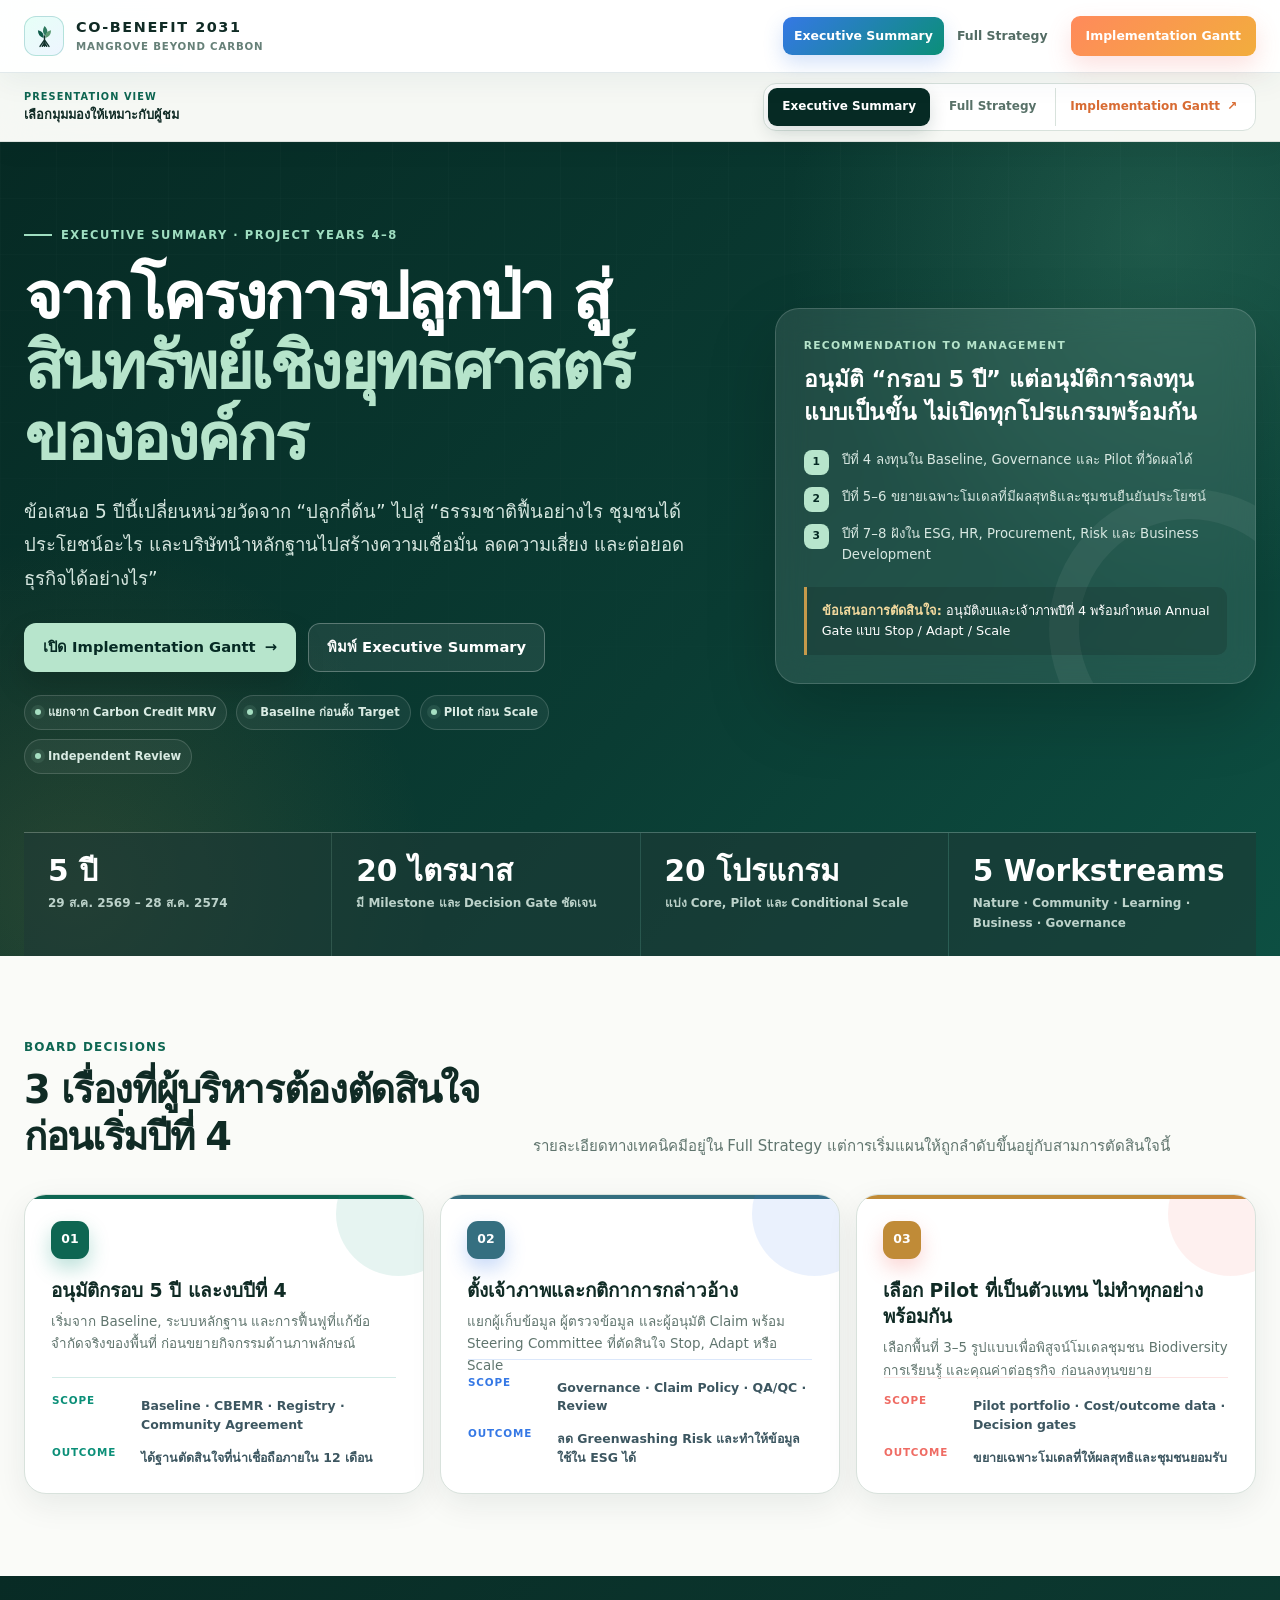
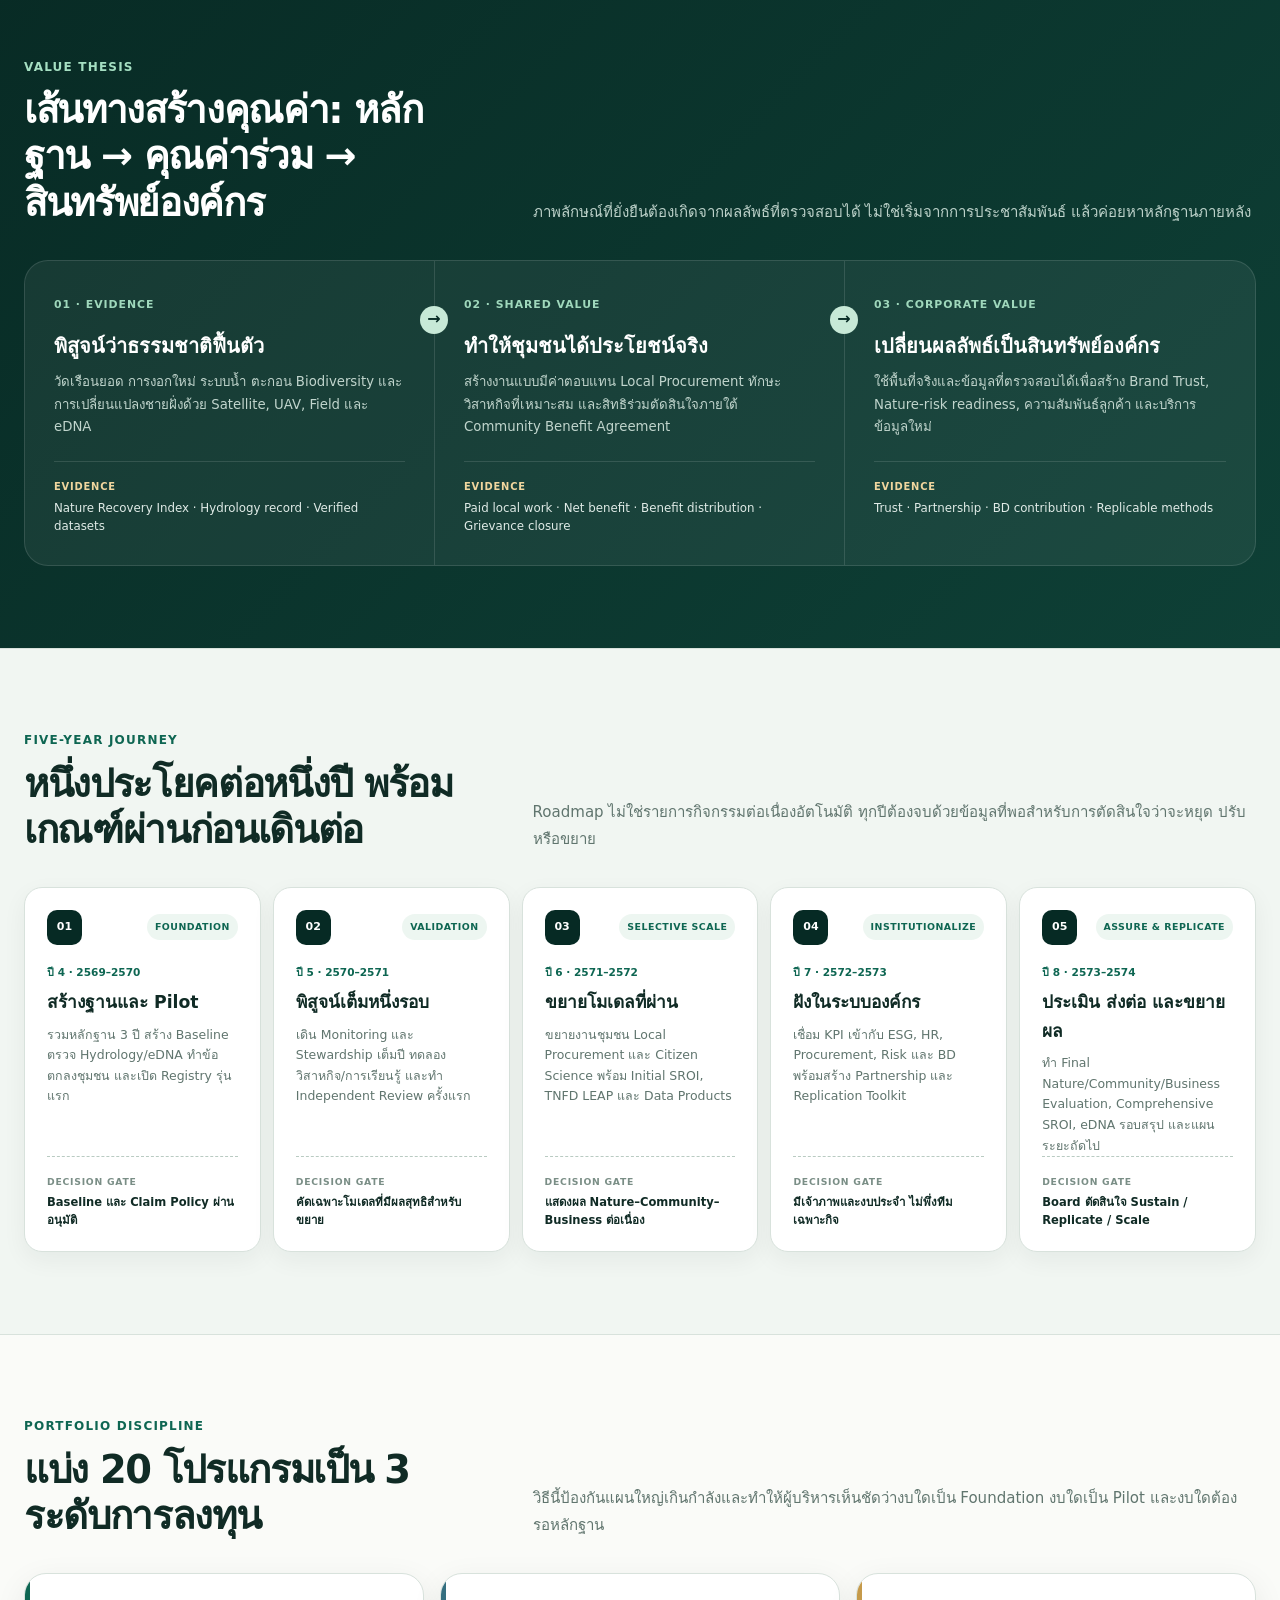
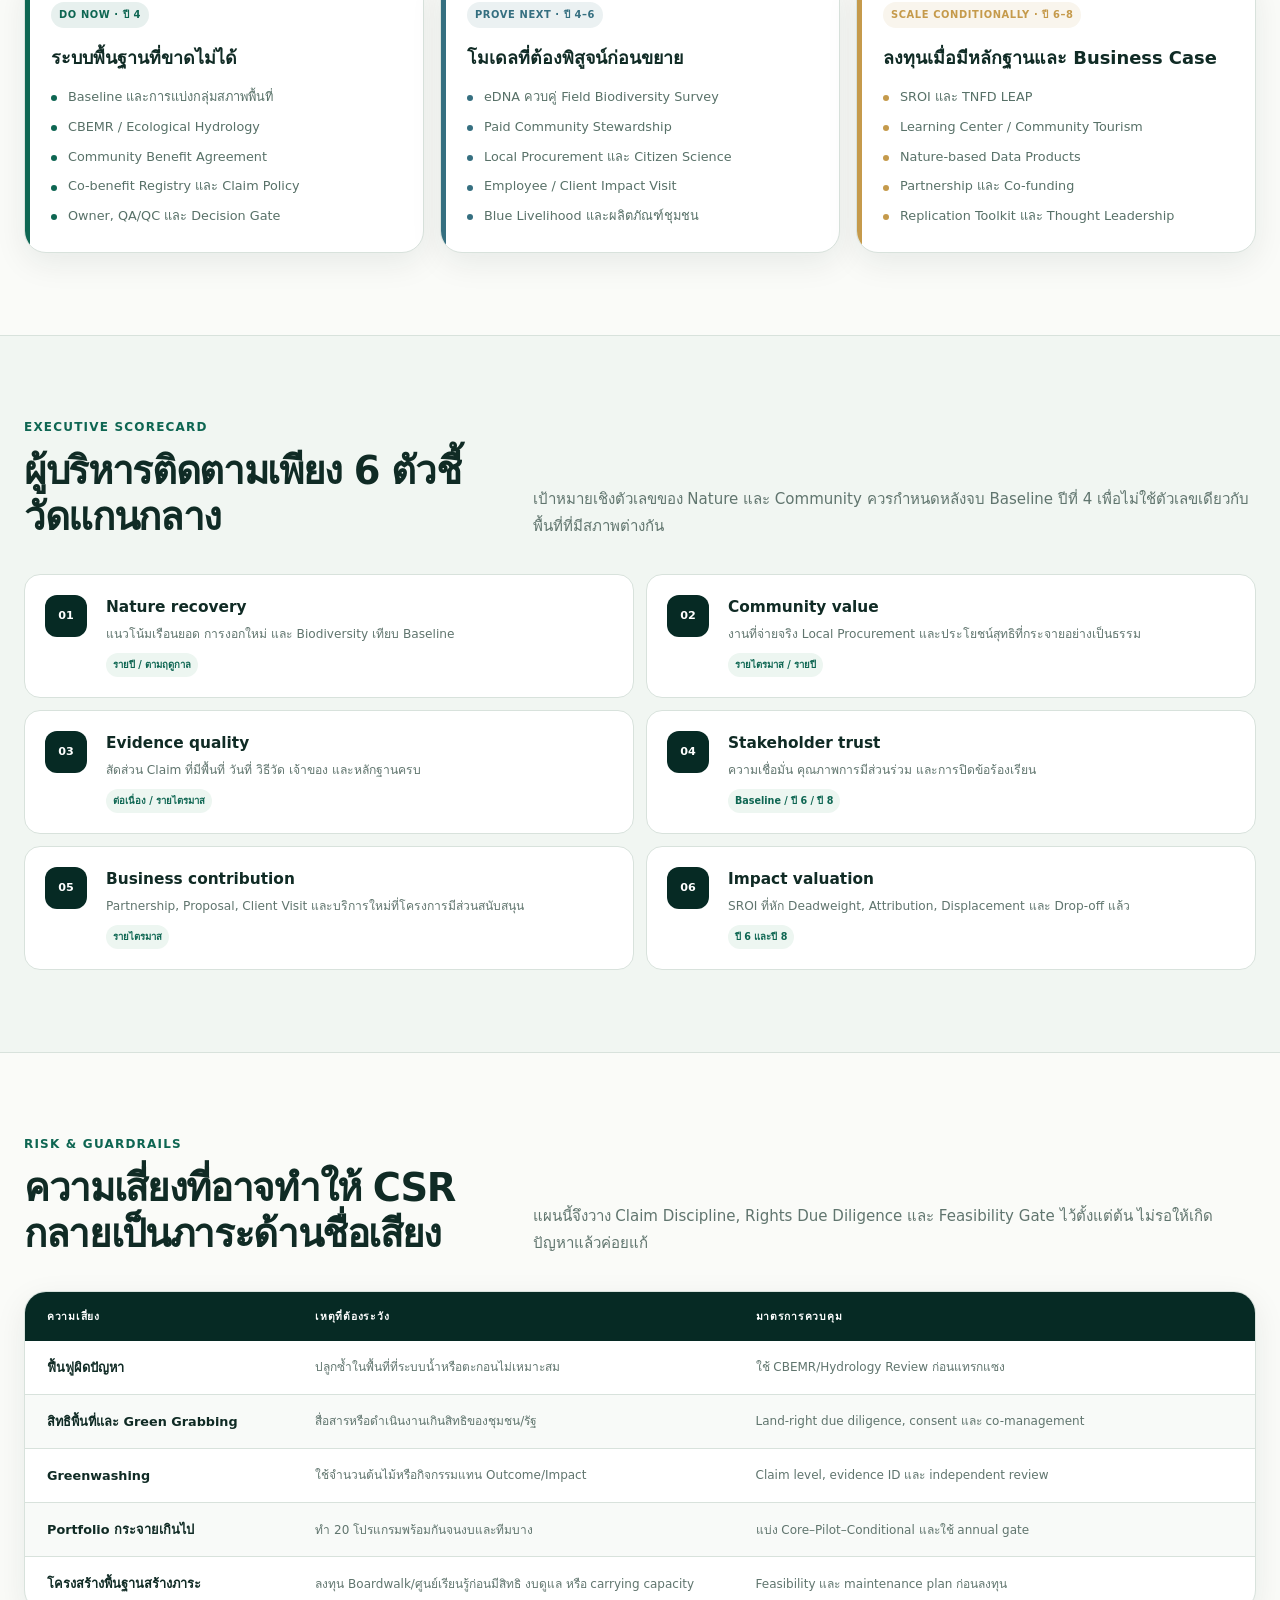
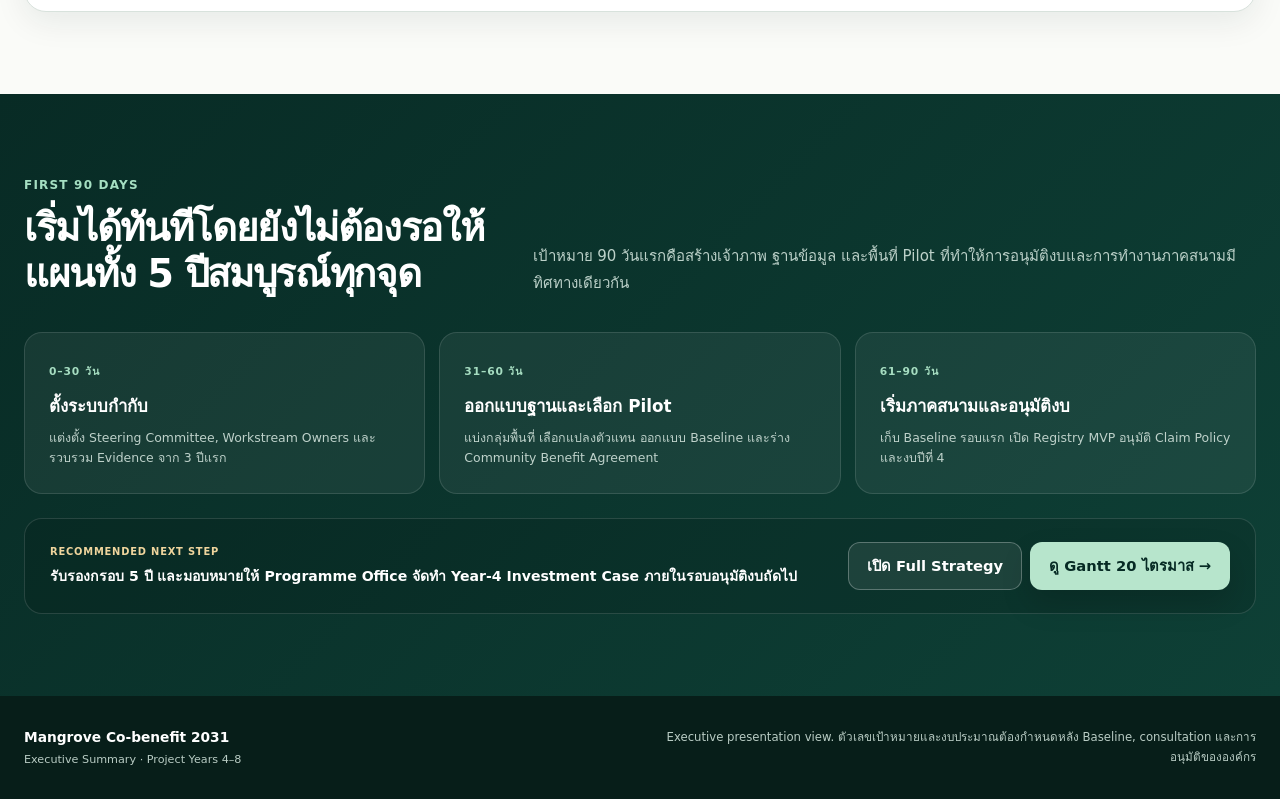
==== commit e5f2fbac: "Use absolute executive navigation routes and refresh theme color" ====
--- a/exsum/index.html
+++ b/exsum/index.html
@@ -4,7 +4,7 @@
   <meta charset="utf-8">
   <meta name="viewport" content="width=device-width, initial-scale=1">
   <meta name="description" content="Executive Summary แผน Co-benefit 5 ปี สำหรับโครงการฟื้นฟูป่าชายเลน ปีโครงการที่ 4–8">
-  <meta name="theme-color" content="#092f28">
+  <meta name="theme-color" content="#0b8f78">
   <title>Executive Summary | Mangrove Co-benefit 2031</title>
   <link rel="stylesheet" href="../assets/styles.css">
   <link rel="stylesheet" href="../assets/executive-summary.css">
@@ -17,7 +17,7 @@
 
   <header class="site-header">
     <div class="container header-inner">
-      <a class="brand" href="../" aria-label="Mangrove Co-benefit 2031 หน้าแผนฉบับเต็ม">
+      <a class="brand" href="/" aria-label="Mangrove Co-benefit 2031 หน้าแผนฉบับเต็ม">
         <span class="brand-mark" aria-hidden="true">
           <svg viewBox="0 0 32 32" fill="none">
             <path d="M16 3.5c-2.7 4.4-2.4 8.3.8 11.6 3.5-3.3 3.7-7.4-.8-11.6Z" fill="#2f7a60"/>
@@ -31,9 +31,9 @@
 
       <button class="menu-toggle" type="button" aria-expanded="false" aria-controls="site-nav" aria-label="เปิดเมนู"><span></span></button>
       <nav class="site-nav" id="site-nav" aria-label="เมนูหลัก">
-        <a href="./" aria-current="page">Executive Summary</a>
-        <a href="../">Full Strategy</a>
-        <a class="nav-cta" href="../gantt/">Implementation Gantt</a>
+        <a href="/exsum/" aria-current="page">Executive Summary</a>
+        <a href="/">Full Strategy</a>
+        <a class="nav-cta" href="/gantt/">Implementation Gantt</a>
       </nav>
     </div>
   </header>
@@ -43,9 +43,9 @@
       <div class="container strategy-view-inner">
         <div class="strategy-view-label"><span>Presentation view</span><strong>เลือกมุมมองตามระดับการตัดสินใจ</strong></div>
         <div class="strategy-tab-list" role="tablist" aria-label="มุมมองแผน Co-benefit">
-          <a class="exsum-tab is-active" href="./" role="tab" aria-selected="true">Executive Summary</a>
-          <a class="exsum-tab" href="../" role="tab" aria-selected="false">Full Strategy</a>
-          <a class="strategy-gantt-link" href="../gantt/">Implementation Gantt <span aria-hidden="true">↗</span></a>
+          <a class="exsum-tab is-active" href="/exsum/" role="tab" aria-selected="true">Executive Summary</a>
+          <a class="exsum-tab" href="/" role="tab" aria-selected="false">Full Strategy</a>
+          <a class="strategy-gantt-link" href="/gantt/">Implementation Gantt <span aria-hidden="true">↗</span></a>
         </div>
       </div>
     </div>
@@ -57,7 +57,7 @@
           <h1>เปลี่ยนโครงการปลูกป่าเป็น <span>สินทรัพย์เชิงยุทธศาสตร์ขององค์กร</span></h1>
           <p class="hero-lead">จากปีที่ 4 เป็นต้นไป บริษัทควรเปลี่ยนหน่วยวัดจาก “ปลูกกี่ต้น” ไปสู่ “ธรรมชาติฟื้นอย่างไร ชุมชนได้ประโยชน์อะไร และหลักฐานเหล่านี้ช่วยสร้างความเชื่อมั่น ลดความเสี่ยง และต่อยอดธุรกิจได้อย่างไร”</p>
           <div class="exsum-actions">
-            <a class="button button-primary" href="../gantt/">เปิดแผนลงมือทำ 20 ไตรมาส <span aria-hidden="true">→</span></a>
+            <a class="button button-primary" href="/gantt/">เปิดแผนลงมือทำ 20 ไตรมาส <span aria-hidden="true">→</span></a>
             <button class="button button-secondary" id="print-exsum" type="button">พิมพ์ / บันทึก PDF</button>
           </div>
           <div class="exsum-principles">
@@ -161,7 +161,7 @@
           <article><span>31–60 วัน</span><h3>ออกแบบฐานและเลือก Pilot</h3><p>แบ่งกลุ่มพื้นที่ เลือกแปลงตัวแทน ออกแบบ Baseline และร่าง Community Agreement</p></article>
           <article><span>61–90 วัน</span><h3>เริ่มภาคสนามและอนุมัติงบ</h3><p>เก็บ Baseline รอบแรก เปิด Registry MVP อนุมัติ Claim Policy และงบปีที่ 4</p></article>
         </div>
-        <div class="final-decision"><div><span>Recommended next step</span><strong>รับรองกรอบ 5 ปี และมอบหมายให้ Programme Office จัดทำ Year-4 Investment Case ภายในรอบอนุมัติงบถัดไป</strong></div><div><a class="button button-secondary" href="../">เปิด Full Strategy</a><a class="button button-primary" href="../gantt/">เปิด Implementation Gantt →</a></div></div>
+        <div class="final-decision"><div><span>Recommended next step</span><strong>รับรองกรอบ 5 ปี และมอบหมายให้ Programme Office จัดทำ Year-4 Investment Case ภายในรอบอนุมัติงบถัดไป</strong></div><div><a class="button button-secondary" href="/">เปิด Full Strategy</a><a class="button button-primary" href="/gantt/">เปิด Implementation Gantt →</a></div></div>
       </div>
     </section>
   </main>
--- a/assets/exsum-page.css
+++ b/assets/exsum-page.css
@@ -0,0 +1,530 @@
+/* Standalone executive-summary page. Full Strategy remains unchanged at /. */
+.exsum-page {
+  --ex-ink: #102c35;
+  --ex-muted: #58707a;
+  --ex-deep: #073b4c;
+  --ex-teal: #0b8f78;
+  --ex-jade: #25a889;
+  --ex-blue: #3578e5;
+  --ex-cyan: #29a9c5;
+  --ex-violet: #7357d9;
+  --ex-gold: #f2ad3d;
+  --ex-coral: #ef6b63;
+  --ex-lime: #70ad52;
+  --ex-paper: #f8fbff;
+  --ex-soft: #eef7f7;
+  --ex-line: #d8e5ea;
+  --ex-shadow: 0 22px 64px rgba(19, 72, 87, 0.14);
+  color: var(--ex-ink);
+  background:
+    radial-gradient(circle at 8% 4%, rgba(53, 120, 229, 0.06), transparent 28%),
+    radial-gradient(circle at 95% 12%, rgba(242, 173, 61, 0.08), transparent 25%),
+    var(--ex-paper);
+}
+
+.exsum-page .site-header {
+  z-index: 120;
+  border-bottom-color: rgba(20, 77, 91, 0.12);
+  background: rgba(255, 255, 255, 0.94);
+  box-shadow: 0 8px 30px rgba(14, 75, 89, 0.06);
+}
+
+.exsum-page .brand-mark {
+  border-color: rgba(11, 143, 120, 0.24);
+  background: linear-gradient(145deg, #e6fff7, #eef5ff);
+}
+
+.exsum-page .site-nav a[aria-current="page"] {
+  color: #fff;
+  background: linear-gradient(135deg, var(--ex-blue), var(--ex-teal));
+  box-shadow: 0 8px 20px rgba(53, 120, 229, 0.22);
+}
+
+.exsum-page .site-nav .nav-cta {
+  background: linear-gradient(135deg, #ff8a5b, #f2ad3d);
+  box-shadow: 0 10px 24px rgba(239, 107, 99, 0.2);
+}
+
+.exsum-page .site-nav .nav-cta:hover,
+.exsum-page .site-nav .nav-cta:focus-visible {
+  background: linear-gradient(135deg, #ef6b63, #f2ad3d);
+}
+
+.exsum-tabbar {
+  top: 72px;
+  border-bottom-color: rgba(53, 120, 229, 0.14);
+  background: rgba(247, 251, 255, 0.94);
+}
+
+.exsum-tab {
+  display: inline-flex;
+  min-height: 38px;
+  align-items: center;
+  justify-content: center;
+  padding: 7px 14px;
+  color: #546f79;
+  border-radius: 9px;
+  font-size: .75rem;
+  font-weight: 850;
+  white-space: nowrap;
+}
+
+.exsum-tab:hover,
+.exsum-tab:focus-visible {
+  color: var(--ex-blue);
+  background: #edf4ff;
+  outline: none;
+}
+
+.exsum-tab.is-active {
+  color: #fff;
+  background: linear-gradient(135deg, var(--ex-blue), var(--ex-teal));
+  box-shadow: 0 8px 20px rgba(53, 120, 229, .22);
+}
+
+.exsum-page .strategy-gantt-link {
+  color: #d86b32;
+}
+
+.exsum-hero {
+  position: relative;
+  overflow: hidden;
+  padding: 82px 0 0;
+  color: #fff;
+  background:
+    radial-gradient(circle at 88% 8%, rgba(255, 185, 75, .48), transparent 24%),
+    radial-gradient(circle at 74% 84%, rgba(115, 87, 217, .34), transparent 25%),
+    radial-gradient(circle at 7% 92%, rgba(41, 169, 197, .38), transparent 26%),
+    linear-gradient(128deg, #073b4c 0%, #0c6e75 46%, #0b8f78 100%);
+}
+
+.exsum-hero::before {
+  position: absolute;
+  inset: 0;
+  content: "";
+  opacity: .22;
+  background-image:
+    linear-gradient(rgba(255,255,255,.12) 1px, transparent 1px),
+    linear-gradient(90deg, rgba(255,255,255,.12) 1px, transparent 1px);
+  background-size: 58px 58px;
+  mask-image: linear-gradient(to bottom, #000, transparent 93%);
+  pointer-events: none;
+}
+
+.exsum-hero::after {
+  position: absolute;
+  top: -160px;
+  right: -110px;
+  width: 380px;
+  height: 380px;
+  content: "";
+  border: 58px solid rgba(255,255,255,.08);
+  border-radius: 50%;
+  pointer-events: none;
+}
+
+.exsum-hero-grid {
+  position: relative;
+  z-index: 1;
+  display: grid;
+  grid-template-columns: minmax(0,1.16fr) minmax(340px,.84fr);
+  gap: 58px;
+  align-items: center;
+}
+
+.exsum-hero .eyebrow {
+  color: #fff0b9;
+  letter-spacing: .13em;
+}
+
+.exsum-hero h1 {
+  max-width: 820px;
+  margin: 0;
+  color: #fff;
+  font-size: clamp(2.4rem,5.2vw,4.8rem);
+  line-height: 1.08;
+  letter-spacing: -.052em;
+  text-shadow: 0 8px 30px rgba(5, 43, 54, .18);
+}
+
+.exsum-hero h1 span {
+  color: #ffe29a;
+  background: linear-gradient(90deg, #fff2b8, #ffc86c, #ff9d78);
+  -webkit-background-clip: text;
+  background-clip: text;
+  -webkit-text-fill-color: transparent;
+}
+
+.exsum-hero .hero-lead {
+  max-width: 780px;
+  color: #e6f6f4;
+}
+
+.exsum-actions {
+  display: flex;
+  flex-wrap: wrap;
+  gap: 11px;
+  margin-top: 28px;
+}
+
+.exsum-hero .button-primary {
+  color: #fff;
+  background: linear-gradient(135deg, #ff805f, #f2ad3d);
+  box-shadow: 0 14px 34px rgba(255, 118, 83, .3);
+}
+
+.exsum-hero .button-primary:hover,
+.exsum-hero .button-primary:focus-visible {
+  background: linear-gradient(135deg, #ef6b63, #f5bd55);
+}
+
+.exsum-hero .button-secondary {
+  color: #fff;
+  border-color: rgba(255,255,255,.42);
+  background: rgba(255,255,255,.12);
+  backdrop-filter: blur(12px);
+}
+
+.exsum-principles {
+  display: flex;
+  flex-wrap: wrap;
+  gap: 8px;
+  margin-top: 23px;
+}
+
+.exsum-principles span {
+  padding: 7px 11px;
+  border: 1px solid rgba(255,255,255,.32);
+  border-radius: 999px;
+  color: #fff;
+  background: rgba(255,255,255,.12);
+  font-size: .72rem;
+  font-weight: 800;
+  backdrop-filter: blur(10px);
+}
+
+.exsum-principles span:nth-child(1) { border-color: rgba(255, 226, 154, .7); }
+.exsum-principles span:nth-child(2) { border-color: rgba(153, 225, 255, .72); }
+.exsum-principles span:nth-child(3) { border-color: rgba(213, 190, 255, .75); }
+
+.exsum-recommendation {
+  position: relative;
+  padding: 31px;
+  overflow: hidden;
+  color: var(--ex-ink);
+  border: 1px solid rgba(255,255,255,.72);
+  border-radius: 28px;
+  background:
+    radial-gradient(circle at 100% 0, rgba(255, 191, 95, .3), transparent 34%),
+    linear-gradient(145deg, rgba(255,255,255,.98), rgba(240,249,255,.96));
+  box-shadow: 0 32px 90px rgba(0,0,0,.22);
+}
+
+.exsum-recommendation::before {
+  position: absolute;
+  inset: 0 auto 0 0;
+  width: 7px;
+  content: "";
+  background: linear-gradient(180deg, var(--ex-gold), var(--ex-coral), var(--ex-violet));
+}
+
+.exsum-recommendation::after {
+  position: absolute;
+  right: -44px;
+  bottom: -64px;
+  width: 185px;
+  height: 185px;
+  content: "";
+  border: 26px solid rgba(53,120,229,.08);
+  border-radius: 50%;
+}
+
+.recommendation-kicker {
+  color: #d86b32;
+  font-size: .68rem;
+  font-weight: 900;
+  letter-spacing: .11em;
+  text-transform: uppercase;
+}
+
+.exsum-recommendation h2 {
+  margin: 12px 0 10px;
+  color: var(--ex-deep);
+  font-size: 1.48rem;
+  line-height: 1.42;
+}
+
+.exsum-recommendation p {
+  margin: 0 0 20px;
+  color: var(--ex-muted);
+  font-size: .87rem;
+}
+
+.recommendation-metric {
+  position: relative;
+  z-index: 1;
+  display: grid;
+  grid-template-columns: 82px 1fr;
+  align-items: center;
+  gap: 12px;
+  padding: 13px 0;
+  border-top: 1px solid var(--ex-line);
+}
+
+.recommendation-metric strong {
+  color: var(--ex-blue);
+  font-size: 1.45rem;
+}
+
+.recommendation-metric:nth-of-type(2) strong { color: var(--ex-violet); }
+.recommendation-metric span { color: #506872; font-size: .78rem; font-weight: 800; }
+
+.exsum-stat-strip {
+  position: relative;
+  z-index: 2;
+  display: grid;
+  grid-template-columns: repeat(4,minmax(0,1fr));
+  gap: 1px;
+  margin-top: 58px;
+  overflow: hidden;
+  border-radius: 20px 20px 0 0;
+  background: rgba(255,255,255,.2);
+}
+
+.exsum-stat-strip > div {
+  position: relative;
+  padding: 22px;
+  background: rgba(255,255,255,.13);
+  backdrop-filter: blur(14px);
+}
+
+.exsum-stat-strip > div::before {
+  position: absolute;
+  inset: 0 0 auto;
+  height: 4px;
+  content: "";
+  background: var(--stat-color, #fff);
+}
+
+.exsum-stat-strip > div:nth-child(1) { --stat-color:#ffd166; }
+.exsum-stat-strip > div:nth-child(2) { --stat-color:#72d6c5; }
+.exsum-stat-strip > div:nth-child(3) { --stat-color:#8bc4ff; }
+.exsum-stat-strip > div:nth-child(4) { --stat-color:#c9a7ff; }
+.exsum-stat-strip strong { display:block; color:#fff; font-size:1.2rem; }
+.exsum-stat-strip span { display:block; margin-top:4px; color:#d9eeec; font-size:.7rem; font-weight:700; }
+
+.exsum-section { padding: 84px 0; }
+.exsum-soft {
+  border-block: 1px solid var(--ex-line);
+  background:
+    radial-gradient(circle at 90% 15%, rgba(115,87,217,.08), transparent 24%),
+    linear-gradient(135deg, #edf9f6, #f2f6ff 55%, #fff8e8);
+}
+
+.exsum-dark {
+  color: #e8f5f3;
+  background:
+    radial-gradient(circle at 93% 12%, rgba(242,173,61,.17), transparent 27%),
+    radial-gradient(circle at 9% 88%, rgba(53,120,229,.18), transparent 24%),
+    linear-gradient(135deg, #073b4c, #0b5260 48%, #124f4a);
+}
+
+.exsum-final {
+  color: #fff;
+  background:
+    radial-gradient(circle at 84% 12%, rgba(255,209,102,.25), transparent 28%),
+    linear-gradient(130deg, #56389a, #247da0 52%, #0b8f78);
+}
+
+.exsum-heading {
+  display: grid;
+  grid-template-columns: minmax(0,.85fr) minmax(320px,1.15fr);
+  gap: 42px;
+  align-items: end;
+  margin-bottom: 36px;
+}
+
+.exsum-heading h2 {
+  margin: 0;
+  color: var(--ex-deep);
+  font-size: clamp(1.9rem,3.2vw,3rem);
+  line-height: 1.2;
+  letter-spacing: -.035em;
+}
+
+.exsum-heading p {
+  max-width: 680px;
+  margin: 0;
+  color: var(--ex-muted);
+}
+
+.exsum-heading .overline { color: var(--ex-blue); }
+.exsum-dark .exsum-heading h2,
+.exsum-final .exsum-heading h2 { color:#fff; }
+.exsum-dark .exsum-heading p,
+.exsum-final .exsum-heading p { color:#d0e5e7; }
+.exsum-dark .overline { color:#ffd77f; }
+.exsum-final .overline { color:#fff0a8; }
+
+.decision-grid {
+  display: grid;
+  grid-template-columns: repeat(3,minmax(0,1fr));
+  gap: 18px;
+}
+
+.decision-card {
+  --card-accent: var(--ex-teal);
+  --card-soft: #e9faf6;
+  position: relative;
+  min-height: 315px;
+  padding: 27px;
+  overflow: hidden;
+  border: 1px solid color-mix(in srgb, var(--card-accent) 25%, white);
+  border-radius: 22px;
+  background: linear-gradient(155deg, #fff 0%, var(--card-soft) 100%);
+  box-shadow: 0 14px 34px rgba(17,76,91,.09);
+  transition: transform .18s ease, box-shadow .18s ease;
+}
+
+.decision-card:nth-child(1) { --card-accent:var(--ex-teal); --card-soft:#e8faf5; }
+.decision-card:nth-child(2) { --card-accent:var(--ex-blue); --card-soft:#edf3ff; }
+.decision-card:nth-child(3) { --card-accent:var(--ex-coral); --card-soft:#fff1ed; }
+.decision-card:hover { transform:translateY(-4px); box-shadow:0 20px 44px rgba(17,76,91,.14); }
+.decision-card::before { position:absolute; inset:0 0 auto; height:6px; content:""; background:linear-gradient(90deg,var(--card-accent),color-mix(in srgb,var(--card-accent) 35%, #ffd166)); }
+.decision-card::after { position:absolute; top:-44px; right:-38px; width:125px; height:125px; content:""; border-radius:50%; background:color-mix(in srgb,var(--card-accent) 10%, transparent); }
+.decision-index { display:grid; width:42px; height:42px; place-items:center; color:#fff; border-radius:13px; background:var(--card-accent); box-shadow:0 9px 20px color-mix(in srgb,var(--card-accent) 28%, transparent); font-size:.78rem; font-weight:900; }
+.decision-card h3 { margin:18px 0 10px; color:var(--ex-deep); font-size:1.18rem; }
+.decision-card p { margin:0; color:var(--ex-muted); font-size:.86rem; }
+.decision-card > div { position:absolute; right:27px; bottom:25px; left:27px; padding-top:15px; border-top:1px solid color-mix(in srgb,var(--card-accent) 18%, white); }
+.decision-card > div strong,.decision-card > div span { display:block; }
+.decision-card > div strong { color:var(--card-accent); font-size:.65rem; letter-spacing:.08em; text-transform:uppercase; }
+.decision-card > div span { margin-top:4px; color:#3c5660; font-size:.78rem; font-weight:800; }
+
+.value-chain-grid { display:grid; grid-template-columns:repeat(3,minmax(0,1fr)); gap:16px; }
+.value-chain-grid article { --chain-accent:var(--ex-teal); position:relative; padding:28px; overflow:hidden; border:1px solid color-mix(in srgb,var(--chain-accent) 24%, white); border-radius:22px; background:#fff; box-shadow:0 12px 30px rgba(21,78,91,.07); }
+.value-chain-grid article:nth-child(1) { --chain-accent:var(--ex-blue); background:linear-gradient(155deg,#fff,#eef4ff); }
+.value-chain-grid article:nth-child(2) { --chain-accent:var(--ex-teal); background:linear-gradient(155deg,#fff,#eafaf5); }
+.value-chain-grid article:nth-child(3) { --chain-accent:var(--ex-violet); background:linear-gradient(155deg,#fff,#f3efff); }
+.value-chain-grid article::before { position:absolute; inset:0 auto 0 0; width:6px; content:""; background:var(--chain-accent); }
+.value-chain-grid article:not(:last-child)::after { position:absolute; top:50%; right:-17px; z-index:3; width:32px; height:32px; content:"→"; display:grid; place-items:center; color:#fff; border-radius:50%; background:var(--chain-accent); box-shadow:0 8px 18px color-mix(in srgb,var(--chain-accent) 25%, transparent); font-weight:900; transform:translateY(-50%); }
+.value-chain-grid article > span { color:var(--chain-accent); font-size:.66rem; font-weight:900; letter-spacing:.08em; text-transform:uppercase; }
+.value-chain-grid h3 { margin:13px 0 8px; color:var(--ex-deep); font-size:1.13rem; }
+.value-chain-grid p { margin:0; color:var(--ex-muted); font-size:.82rem; }
+.value-chain-grid strong { display:block; margin-top:18px; padding-top:14px; color:#45606a; border-top:1px solid color-mix(in srgb,var(--chain-accent) 17%, white); font-size:.69rem; }
+
+.exsum-roadmap { display:grid; grid-template-columns:repeat(5,minmax(0,1fr)); gap:12px; }
+.exsum-roadmap article { --road-accent:var(--ex-teal); --road-soft:#edf9f5; position:relative; min-height:360px; padding:23px 19px; overflow:hidden; border:1px solid color-mix(in srgb,var(--road-accent) 23%, white); border-radius:20px; background:linear-gradient(165deg,#fff 0%,var(--road-soft) 100%); box-shadow:0 10px 26px rgba(19,76,91,.07); }
+.exsum-roadmap article:nth-child(1) { --road-accent:var(--ex-blue); --road-soft:#edf3ff; }
+.exsum-roadmap article:nth-child(2) { --road-accent:var(--ex-cyan); --road-soft:#eaf9fc; }
+.exsum-roadmap article:nth-child(3) { --road-accent:var(--ex-teal); --road-soft:#eafaf5; }
+.exsum-roadmap article:nth-child(4) { --road-accent:var(--ex-violet); --road-soft:#f3efff; }
+.exsum-roadmap article:nth-child(5) { --road-accent:var(--ex-gold); --road-soft:#fff6df; }
+.exsum-roadmap article::before { position:absolute; inset:0 0 auto; height:6px; content:""; background:var(--road-accent); }
+.exsum-roadmap article::after { position:absolute; top:-38px; right:-34px; width:110px; height:110px; content:""; border-radius:50%; background:color-mix(in srgb,var(--road-accent) 10%,transparent); }
+.roadmap-year { display:inline-flex; padding:6px 10px; color:#fff; border-radius:9px; background:var(--road-accent); font-size:.72rem; font-weight:900; box-shadow:0 8px 18px color-mix(in srgb,var(--road-accent) 24%,transparent); }
+.exsum-roadmap small { display:block; margin-top:14px; color:var(--road-accent); font-weight:900; text-transform:uppercase; letter-spacing:.07em; }
+.exsum-roadmap h3 { margin:8px 0; color:var(--ex-deep); font-size:1rem; }
+.exsum-roadmap p { margin:0; color:var(--ex-muted); font-size:.77rem; }
+.exsum-roadmap strong { position:absolute; right:19px; bottom:20px; left:19px; padding-top:12px; color:#415c65; border-top:1px dashed color-mix(in srgb,var(--road-accent) 25%,white); font-size:.68rem; line-height:1.5; }
+
+.portfolio-priority-grid { display:grid; grid-template-columns:repeat(3,minmax(0,1fr)); gap:17px; }
+.portfolio-priority-grid article { --priority-accent:#72d6c5; padding:28px; border:1px solid color-mix(in srgb,var(--priority-accent) 45%,transparent); border-radius:22px; background:linear-gradient(145deg,rgba(255,255,255,.13),rgba(255,255,255,.06)); box-shadow:inset 0 1px 0 rgba(255,255,255,.12); }
+.portfolio-priority-grid article:nth-child(1) { --priority-accent:#72d6c5; }
+.portfolio-priority-grid article:nth-child(2) { --priority-accent:#8bc4ff; }
+.portfolio-priority-grid article:nth-child(3) { --priority-accent:#ffd166; }
+.priority-chip { display:inline-flex; padding:6px 10px; color:#082f3b; border-radius:999px; background:var(--priority-accent); font-size:.65rem; font-weight:900; box-shadow:0 8px 18px color-mix(in srgb,var(--priority-accent) 22%,transparent); }
+.portfolio-priority-grid h3 { margin:16px 0 12px; color:#fff; font-size:1.18rem; }
+.portfolio-priority-grid ul { display:grid; gap:9px; margin:0; padding:0; list-style:none; }
+.portfolio-priority-grid li { position:relative; padding-left:17px; color:#d5e8e8; font-size:.81rem; }
+.portfolio-priority-grid li::before { position:absolute; top:.7em; left:0; width:7px; height:7px; content:""; border-radius:50%; background:var(--priority-accent); box-shadow:0 0 0 4px color-mix(in srgb,var(--priority-accent) 14%,transparent); }
+
+.scorecard-grid { display:grid; grid-template-columns:repeat(3,minmax(0,1fr)); gap:14px; }
+.scorecard-grid article { --score-accent:var(--ex-teal); display:grid; grid-template-columns:44px 1fr; gap:13px; align-items:start; padding:21px; border:1px solid color-mix(in srgb,var(--score-accent) 22%,white); border-radius:18px; background:linear-gradient(155deg,#fff,color-mix(in srgb,var(--score-accent) 7%,white)); box-shadow:0 9px 24px rgba(18,76,91,.06); }
+.scorecard-grid article:nth-child(1) { --score-accent:var(--ex-teal); }
+.scorecard-grid article:nth-child(2) { --score-accent:var(--ex-gold); }
+.scorecard-grid article:nth-child(3) { --score-accent:var(--ex-blue); }
+.scorecard-grid article:nth-child(4) { --score-accent:var(--ex-violet); }
+.scorecard-grid article:nth-child(5) { --score-accent:var(--ex-cyan); }
+.scorecard-grid article:nth-child(6) { --score-accent:var(--ex-coral); }
+.scorecard-grid span { grid-row:1 / span 2; display:grid; width:40px; height:40px; place-items:center; color:#fff; border-radius:12px; background:var(--score-accent); box-shadow:0 8px 18px color-mix(in srgb,var(--score-accent) 25%,transparent); font-size:.7rem; font-weight:900; }
+.scorecard-grid h3 { margin:0; color:var(--ex-deep); font-size:.95rem; }
+.scorecard-grid p { margin:3px 0 0; color:var(--ex-muted); font-size:.75rem; }
+
+.risk-grid { display:grid; grid-template-columns:repeat(2,minmax(0,1fr)); gap:14px; }
+.risk-grid article { --risk-accent:var(--ex-coral); position:relative; padding:23px 23px 23px 27px; overflow:hidden; border:1px solid color-mix(in srgb,var(--risk-accent) 23%,white); border-radius:18px; background:linear-gradient(155deg,#fff,color-mix(in srgb,var(--risk-accent) 7%,white)); }
+.risk-grid article:nth-child(1) { --risk-accent:var(--ex-coral); }
+.risk-grid article:nth-child(2) { --risk-accent:var(--ex-gold); }
+.risk-grid article:nth-child(3) { --risk-accent:var(--ex-violet); }
+.risk-grid article:nth-child(4) { --risk-accent:var(--ex-blue); }
+.risk-grid article::before { position:absolute; inset:0 auto 0 0; width:6px; content:""; background:var(--risk-accent); }
+.risk-grid strong { color:var(--risk-accent); font-size:.92rem; }
+.risk-grid p { margin:7px 0 12px; color:var(--ex-muted); font-size:.79rem; }
+.risk-grid span { display:block; padding-top:11px; color:#3d5963; border-top:1px solid color-mix(in srgb,var(--risk-accent) 18%,white); font-size:.72rem; font-weight:800; }
+
+.ninety-grid { display:grid; grid-template-columns:repeat(3,minmax(0,1fr)); gap:16px; }
+.ninety-grid article { --day-accent:#ffd166; position:relative; padding:25px; overflow:hidden; border:1px solid color-mix(in srgb,var(--day-accent) 42%,transparent); border-radius:20px; background:rgba(255,255,255,.12); backdrop-filter:blur(10px); }
+.ninety-grid article:nth-child(1) { --day-accent:#ffd166; }
+.ninety-grid article:nth-child(2) { --day-accent:#82e0cf; }
+.ninety-grid article:nth-child(3) { --day-accent:#a9cfff; }
+.ninety-grid article::after { position:absolute; top:-42px; right:-34px; width:105px; height:105px; content:""; border-radius:50%; background:color-mix(in srgb,var(--day-accent) 13%,transparent); }
+.ninety-grid span { color:var(--day-accent); font-size:.68rem; font-weight:900; letter-spacing:.08em; text-transform:uppercase; }
+.ninety-grid h3 { margin:12px 0 7px; color:#fff; font-size:1.04rem; }
+.ninety-grid p { margin:0; color:#e1f0f2; font-size:.78rem; }
+
+.final-decision { display:flex; align-items:center; justify-content:space-between; gap:28px; margin-top:24px; padding:25px 27px; color:var(--ex-ink); border:1px solid rgba(255,255,255,.64); border-radius:20px; background:linear-gradient(135deg,#fff,#fff8df); box-shadow:var(--ex-shadow); }
+.final-decision > div:first-child { max-width:710px; }
+.final-decision span,.final-decision strong { display:block; }
+.final-decision span { color:#d86b32; font-size:.65rem; font-weight:900; letter-spacing:.08em; text-transform:uppercase; }
+.final-decision strong { margin-top:6px; font-size:.96rem; }
+.final-decision > div:last-child { display:flex; flex-wrap:wrap; gap:8px; }
+.final-decision .button-primary { background:linear-gradient(135deg,var(--ex-blue),var(--ex-teal)); }
+.final-decision .button-secondary { color:var(--ex-violet); border-color:#d7caff; background:#f5f1ff; }
+
+@media (max-width: 1080px) {
+  .exsum-hero-grid { grid-template-columns:1fr; }
+  .exsum-recommendation { max-width:760px; }
+  .exsum-roadmap { grid-template-columns:repeat(3,minmax(0,1fr)); }
+  .exsum-roadmap article:nth-child(4),.exsum-roadmap article:nth-child(5) { min-height:320px; }
+}
+
+@media (max-width: 820px) {
+  .strategy-view-label { display:none; }
+  .strategy-view-inner { justify-content:center; }
+  .exsum-heading { grid-template-columns:1fr; gap:12px; }
+  .decision-grid,.value-chain-grid,.portfolio-priority-grid,.scorecard-grid,.ninety-grid { grid-template-columns:1fr; }
+  .value-chain-grid article:not(:last-child)::after { display:none; }
+  .decision-card { min-height:285px; }
+  .exsum-stat-strip { grid-template-columns:repeat(2,minmax(0,1fr)); }
+  .risk-grid { grid-template-columns:1fr; }
+  .final-decision { align-items:flex-start; flex-direction:column; }
+}
+
+@media (max-width: 620px) {
+  .exsum-tabbar { top:70px; }
+  .strategy-tab-list { width:100%; overflow-x:auto; }
+  .exsum-tab,.strategy-gantt-link { flex:0 0 auto; }
+  .exsum-hero { padding-top:56px; }
+  .exsum-hero h1 { font-size:clamp(2.1rem,11vw,3.2rem); }
+  .exsum-stat-strip,.exsum-roadmap { grid-template-columns:1fr; }
+  .exsum-roadmap article,.exsum-roadmap article:nth-child(4),.exsum-roadmap article:nth-child(5) { min-height:300px; }
+}
+
+@media (prefers-reduced-motion: reduce) {
+  .decision-card { transition:none; }
+}
+
+@media print {
+  @page { size:A4 portrait; margin:10mm; }
+  .site-header,.exsum-tabbar,.exsum-actions,.site-footer { display:none !important; }
+  .exsum-section { padding:10mm 0; break-inside:avoid; }
+  .exsum-hero { padding:10mm 0; background:#fff !important; color:#000; }
+  .exsum-hero h1,.exsum-hero h1 span,.exsum-hero .hero-lead,.exsum-recommendation h2 { color:#000; -webkit-text-fill-color:initial; }
+  .exsum-recommendation { box-shadow:none; }
+  .exsum-stat-strip { display:none; }
+  .decision-grid,.value-chain-grid,.portfolio-priority-grid,.scorecard-grid,.risk-grid,.ninety-grid { grid-template-columns:1fr 1fr; }
+  .exsum-roadmap { grid-template-columns:repeat(2,1fr); }
+  .exsum-dark,.exsum-final { color:#000; background:#fff !important; }
+  .exsum-dark .exsum-heading h2,.exsum-final .exsum-heading h2,.portfolio-priority-grid h3,.ninety-grid h3 { color:#000; }
+  .portfolio-priority-grid article,.ninety-grid article { border-color:#bbb; background:#fff; }
+  .portfolio-priority-grid li,.ninety-grid p { color:#333; }
+}
